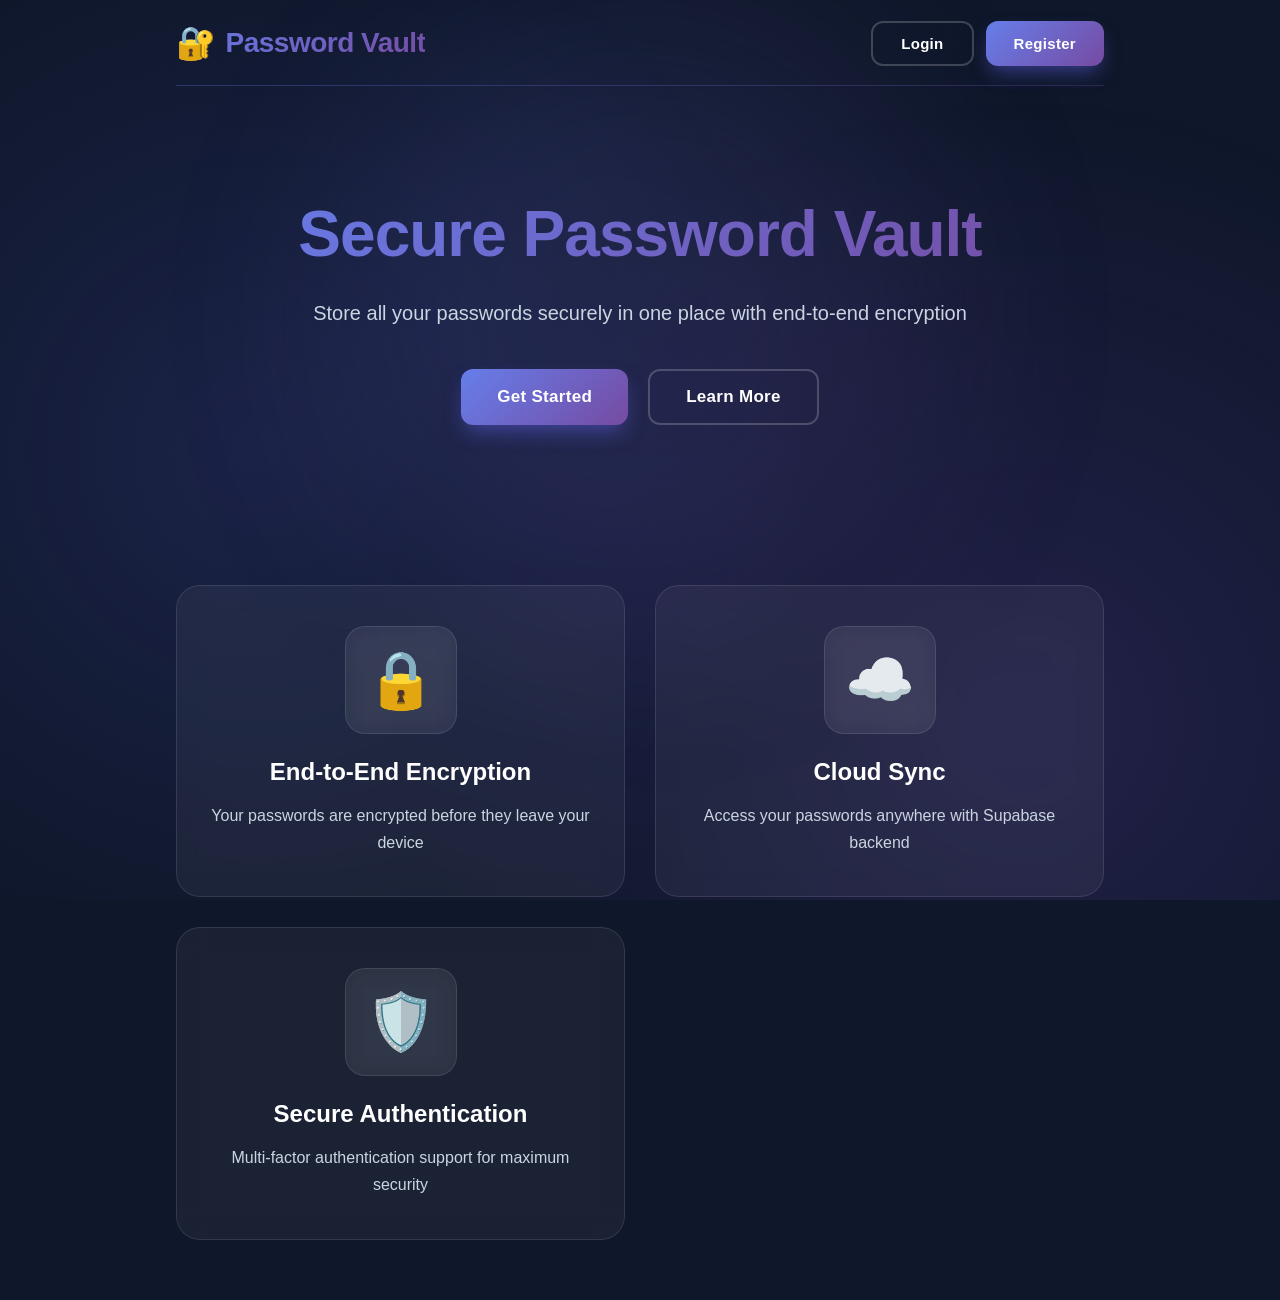
==== index.html @ ea827b8d "Heading Chanege" ====
<!DOCTYPE html>
<html lang="en">
<head>
    <meta charset="UTF-8">
    <meta name="viewport" content="width=device-width, initial-scale=1.0">
    <title>Secure Password Vault</title>
    <link rel="stylesheet" href="styles/style.css">
</head>
<body>
    <div class="container">
        <nav class="navbar">
            <div class="logo">Password Vault</div>
            <div class="nav-links">
                <a href="login.html" class="btn btn-outline">Login</a>
                <a href="register.html" class="btn btn-primary">Register</a>
            </div>
        </nav>

        <div class="hero">
            <h1>Secure Password Vault</h1>
            <p>Store all your passwords securely in one place with end-to-end encryption</p>
            <div class="hero-buttons">
                <a href="register.html" class="btn btn-primary btn-large">Get Started</a>
                <a href="#features" class="btn btn-outline btn-large">Learn More</a>
            </div>
        </div>

        <div class="features" id="features">
            <div class="feature-card">
                <div class="feature-icon">🔒</div>
                <h3>End-to-End Encryption</h3>
                <p>Your passwords are encrypted before they leave your device</p>
            </div>
            <div class="feature-card">
                <div class="feature-icon">☁️</div>
                <h3>Cloud Sync</h3>
                <p>Access your passwords anywhere with Supabase backend</p>
            </div>
            <div class="feature-card">
                <div class="feature-icon">🛡️</div>
                <h3>Secure Authentication</h3>
                <p>Multi-factor authentication support for maximum security</p>
            </div>
        </div>
    </div>
</body>
</html>
---- styles/style.css ----
* {
    margin: 0;
    padding: 0;
    box-sizing: border-box;
}

:root {
    --primary-color: #6366f1;
    --primary-dark: #4f46e5;
    --primary-light: #818cf8;
    --secondary-color: #8b5cf6;
    --success-color: #10b981;
    --danger-color: #ef4444;
    --warning-color: #f59e0b;
    --dark-bg: #0f172a;
    --card-bg: rgba(255, 255, 255, 0.1);
    --glass-bg: rgba(255, 255, 255, 0.05);
    --border-color: rgba(255, 255, 255, 0.1);
    --text-primary: #ffffff;
    --text-secondary: #cbd5e1;
    --text-muted: #94a3b8;
    --shadow-sm: 0 4px 6px -1px rgba(0, 0, 0, 0.1);
    --shadow-md: 0 10px 15px -3px rgba(0, 0, 0, 0.2);
    --shadow-lg: 0 20px 25px -5px rgba(0, 0, 0, 0.3);
    --shadow-xl: 0 25px 50px -12px rgba(0, 0, 0, 0.5);
    --blur: blur(12px);
    --gradient: linear-gradient(135deg, #667eea 0%, #764ba2 100%);
    --gradient-hover: linear-gradient(135deg, #764ba2 0%, #667eea 100%);
}

body {
    font-family: 'Inter', -apple-system, BlinkMacSystemFont, 'Segoe UI', Roboto, Oxygen, Ubuntu, sans-serif;
    background: var(--dark-bg);
    min-height: 100vh;
    color: var(--text-primary);
    position: relative;
    overflow-x: hidden;
}

/* Animated Background */
body::before {
    content: '';
    position: fixed;
    top: 0;
    left: 0;
    width: 100%;
    height: 100%;
    background: radial-gradient(circle at 20% 50%, rgba(99, 102, 241, 0.15) 0%, transparent 50%),
                radial-gradient(circle at 80% 80%, rgba(139, 92, 246, 0.15) 0%, transparent 50%);
    pointer-events: none;
    z-index: -1;
}

.container {
    max-width: 1280px;
    margin: 0 auto;
    padding: 0 16px;
    position: relative;
}

/* ========== NAVBAR ========== */
.navbar {
    display: flex;
    justify-content: space-between;
    align-items: center;
    padding: 16px 0;
    margin-bottom: 30px;
    position: relative;
    flex-wrap: wrap;
    gap: 15px;
}

.navbar::after {
    content: '';
    position: absolute;
    bottom: 0;
    left: 0;
    width: 100%;
    height: 1px;
    background: var(--gradient);
    opacity: 0.3;
}

.logo {
    font-size: clamp(22px, 5vw, 28px);
    font-weight: 800;
    background: var(--gradient);
    -webkit-background-clip: text;
    -webkit-text-fill-color: transparent;
    letter-spacing: -0.5px;
    position: relative;
    padding: 8px 0;
    display: flex;
    align-items: center;
}

.logo::before {
    content: '🔐';
    margin-right: 10px;
    font-size: clamp(24px, 6vw, 32px);
    -webkit-text-fill-color: initial;
}

.nav-links {
    display: flex;
    gap: 12px;
    flex-wrap: wrap;
}

/* ========== BUTTONS ========== */
.btn {
    padding: clamp(8px, 2vw, 12px) clamp(16px, 4vw, 28px);
    border-radius: 12px;
    text-decoration: none;
    font-weight: 600;
    font-size: clamp(14px, 3vw, 15px);
    transition: all 0.3s cubic-bezier(0.4, 0, 0.2, 1);
    border: none;
    cursor: pointer;
    display: inline-flex;
    align-items: center;
    justify-content: center;
    gap: 8px;
    position: relative;
    overflow: hidden;
    letter-spacing: 0.3px;
    white-space: nowrap;
}

.btn::before {
    content: '';
    position: absolute;
    top: 50%;
    left: 50%;
    width: 0;
    height: 0;
    border-radius: 50%;
    background: rgba(255, 255, 255, 0.2);
    transform: translate(-50%, -50%);
    transition: width 0.6s, height 0.6s;
}

.btn:hover::before {
    width: 300px;
    height: 300px;
}

.btn-primary {
    background: var(--gradient);
    color: white;
    box-shadow: 0 10px 20px -5px rgba(99, 102, 241, 0.5);
}

.btn-primary:hover {
    transform: translateY(-2px);
    box-shadow: 0 20px 30px -5px rgba(99, 102, 241, 0.7);
    background: var(--gradient-hover);
}

.btn-outline {
    background: transparent;
    color: var(--text-primary);
    border: 2px solid rgba(255, 255, 255, 0.2);
    backdrop-filter: var(--blur);
}

.btn-outline:hover {
    border-color: var(--primary-light);
    background: rgba(255, 255, 255, 0.05);
    transform: translateY(-2px);
}

.btn-large {
    padding: clamp(12px, 3vw, 16px) clamp(24px, 6vw, 36px);
    font-size: clamp(15px, 4vw, 17px);
    width: fit-content;
}

.btn-block {
    width: 100%;
}

.btn-icon {
    background: var(--glass-bg);
    border: 1px solid var(--border-color);
    border-radius: 10px;
    padding: clamp(6px, 2vw, 8px) clamp(8px, 3vw, 12px);
    cursor: pointer;
    transition: all 0.3s;
    backdrop-filter: var(--blur);
    font-size: clamp(16px, 4vw, 20px);
}

.btn-icon:hover {
    background: rgba(255, 255, 255, 0.15);
    transform: scale(1.05);
}

/* ========== HERO SECTION ========== */
.hero {
    text-align: center;
    padding: clamp(40px, 10vw, 80px) 0 clamp(60px, 12vw, 100px);
    position: relative;
}

.hero h1 {
    font-size: clamp(32px, 8vw, 64px);
    font-weight: 800;
    margin-bottom: clamp(16px, 4vw, 24px);
    background: var(--gradient);
    -webkit-background-clip: text;
    -webkit-text-fill-color: transparent;
    line-height: 1.2;
    letter-spacing: -1px;
    padding: 0 16px;
}

.hero p {
    font-size: clamp(16px, 4vw, 20px);
    color: var(--text-secondary);
    margin-bottom: clamp(30px, 6vw, 40px);
    max-width: 700px;
    margin-left: auto;
    margin-right: auto;
    line-height: 1.6;
    padding: 0 20px;
}

.hero-buttons {
    display: flex;
    gap: 20px;
    justify-content: center;
    flex-wrap: wrap;
    padding: 0 16px;
}

.hero-buttons .btn {
    min-width: 160px;
}

/* Floating animation for hero */
.hero::before {
    content: '';
    position: absolute;
    top: 50%;
    left: 50%;
    transform: translate(-50%, -50%);
    width: min(600px, 80vw);
    height: min(600px, 80vw);
    background: var(--gradient);
    border-radius: 50%;
    filter: blur(100px);
    opacity: 0.15;
    z-index: -1;
    animation: float 10s ease-in-out infinite;
}

@keyframes float {
    0%, 100% { transform: translate(-50%, -50%) scale(1); }
    50% { transform: translate(-50%, -50%) scale(1.2); }
}

/* ========== FEATURES SECTION ========== */
.features {
    display: grid;
    grid-template-columns: repeat(auto-fit, minmax(min(300px, 100%), 1fr));
    gap: clamp(20px, 4vw, 30px);
    padding: clamp(40px, 8vw, 60px) 0;
    position: relative;
}

.feature-card {
    background: var(--glass-bg);
    backdrop-filter: var(--blur);
    border: 1px solid var(--border-color);
    padding: clamp(25px, 5vw, 40px) clamp(20px, 4vw, 30px);
    border-radius: 24px;
    text-align: center;
    transition: all 0.4s cubic-bezier(0.4, 0, 0.2, 1);
    position: relative;
    overflow: hidden;
}

.feature-card::before {
    content: '';
    position: absolute;
    top: 0;
    left: 0;
    right: 0;
    height: 2px;
    background: var(--gradient);
    transform: scaleX(0);
    transition: transform 0.4s;
}

.feature-card:hover {
    transform: translateY(-10px) scale(1.02);
    background: rgba(255, 255, 255, 0.1);
    border-color: var(--primary-light);
    box-shadow: var(--shadow-xl);
}

.feature-card:hover::before {
    transform: scaleX(1);
}

.feature-icon {
    font-size: clamp(40px, 8vw, 56px);
    margin-bottom: clamp(16px, 4vw, 24px);
    display: inline-block;
    padding: clamp(15px, 3vw, 20px);
    background: var(--glass-bg);
    border-radius: 20px;
    backdrop-filter: var(--blur);
    border: 1px solid var(--border-color);
}

.feature-card h3 {
    font-size: clamp(20px, 5vw, 24px);
    margin-bottom: clamp(12px, 3vw, 16px);
    color: var(--text-primary);
}

.feature-card p {
    color: var(--text-secondary);
    line-height: 1.7;
    font-size: clamp(14px, 3vw, 16px);
}

/* ========== AUTH PAGES ========== */
.auth-container {
    display: flex;
    justify-content: center;
    align-items: center;
    min-height: 100vh;
    padding: 20px;
    position: relative;
}

.auth-container::before {
    content: '';
    position: absolute;
    top: -50%;
    left: -50%;
    width: 200%;
    height: 200%;
    background: radial-gradient(circle, rgba(99, 102, 241, 0.1) 0%, transparent 50%);
    animation: rotate 20s linear infinite;
}

@keyframes rotate {
    from { transform: rotate(0deg); }
    to { transform: rotate(360deg); }
}

.auth-card {
    background: var(--glass-bg);
    backdrop-filter: var(--blur);
    border: 1px solid var(--border-color);
    padding: clamp(30px, 6vw, 48px) clamp(20px, 5vw, 40px);
    border-radius: clamp(24px, 5vw, 32px);
    width: 100%;
    max-width: 440px;
    box-shadow: var(--shadow-xl);
    position: relative;
    z-index: 1;
}

.auth-card h2 {
    text-align: center;
    margin-bottom: clamp(24px, 5vw, 36px);
    color: var(--text-primary);
    font-size: clamp(24px, 6vw, 32px);
    font-weight: 700;
    letter-spacing: -0.5px;
}

/* ========== FORM STYLES ========== */
.form-group {
    margin-bottom: clamp(16px, 4vw, 24px);
}

.form-group label {
    display: block;
    margin-bottom: 8px;
    color: var(--text-secondary);
    font-weight: 500;
    font-size: clamp(12px, 3vw, 14px);
    text-transform: uppercase;
    letter-spacing: 0.5px;
}

.form-group input,
.form-group textarea,
.form-group select {
    width: 100%;
    padding: clamp(12px, 3vw, 14px) clamp(14px, 4vw, 18px);
    background: var(--glass-bg);
    border: 2px solid var(--border-color);
    border-radius: clamp(12px, 3vw, 16px);
    font-size: clamp(14px, 3.5vw, 16px);
    color: var(--text-primary);
    transition: all 0.3s;
}

.form-group input:focus,
.form-group textarea:focus,
.form-group select:focus {
    outline: none;
    border-color: var(--primary-light);
    background: rgba(255, 255, 255, 0.1);
    box-shadow: 0 0 0 4px rgba(99, 102, 241, 0.2);
}

.form-group input::placeholder,
.form-group textarea::placeholder {
    color: var(--text-muted);
}

small {
    color: var(--text-muted);
    font-size: clamp(11px, 2.5vw, 12px);
    display: block;
    margin-top: 6px;
}

.auth-link {
    text-align: center;
    margin-top: clamp(20px, 5vw, 28px);
    color: var(--text-secondary);
    font-size: clamp(14px, 3.5vw, 15px);
}

.auth-link a {
    color: var(--primary-light);
    text-decoration: none;
    font-weight: 600;
    transition: all 0.3s;
    position: relative;
}

.auth-link a::after {
    content: '';
    position: absolute;
    bottom: -2px;
    left: 0;
    width: 0;
    height: 2px;
    background: var(--gradient);
    transition: width 0.3s;
}

.auth-link a:hover::after {
    width: 100%;
}

/* ========== DASHBOARD ========== */
.dashboard {
    min-height: 100vh;
    background: var(--dark-bg);
    position: relative;
}

.dashboard-nav {
    background: var(--glass-bg);
    backdrop-filter: var(--blur);
    border-bottom: 1px solid var(--border-color);
    padding: clamp(12px, 3vw, 16px) clamp(16px, 4vw, 32px);
    display: flex;
    justify-content: space-between;
    align-items: center;
    position: sticky;
    top: 0;
    z-index: 100;
    gap: 15px;
    flex-wrap: wrap;
}



.dashboard-content {
    max-width: 1400px;
    margin: 0 auto;
    padding: clamp(20px, 5vw, 40px) clamp(16px, 4vw, 32px);
}

.vault-header {
    display: flex;
    justify-content: space-between;
    align-items: center;
    margin-bottom: clamp(20px, 5vw, 40px);
    flex-wrap: wrap;
    gap: 20px;
}

.vault-header h1 {
    font-size: clamp(24px, 6vw, 36px);
    font-weight: 700;
    background: var(--gradient);
    -webkit-background-clip: text;
    -webkit-text-fill-color: transparent;
}

.search-bar {
    margin-bottom: clamp(20px, 5vw, 32px);
    max-width: min(400px, 100%);
}

.search-bar input {
    width: 100%;
    padding: clamp(12px, 3vw, 16px) clamp(16px, 4vw, 20px);
    background: var(--glass-bg);
    border: 2px solid var(--border-color);
    border-radius: 30px;
    font-size: clamp(14px, 3.5vw, 16px);
    color: var(--text-primary);
    transition: all 0.3s;
}

.search-bar input:focus {
    outline: none;
    border-color: var(--primary-light);
    box-shadow: 0 0 0 4px rgba(99, 102, 241, 0.2);
}

.search-bar input::placeholder {
    color: var(--text-muted);
}

.vault-grid {
    display: grid;
    grid-template-columns: repeat(auto-fill, minmax(min(300px, 100%), 1fr));
    gap: clamp(16px, 4vw, 24px);
}

.vault-item {
    background: var(--glass-bg);
    backdrop-filter: var(--blur);
    border: 1px solid var(--border-color);
    padding: clamp(16px, 4vw, 24px);
    border-radius: clamp(16px, 4vw, 24px);
    cursor: pointer;
    transition: all 0.4s;
    position: relative;
    overflow: hidden;
}

.vault-item::before {
    content: '';
    position: absolute;
    top: 0;
    left: 0;
    right: 0;
    height: 4px;
    background: var(--gradient);
    transform: translateY(-100%);
    transition: transform 0.4s;
}

.vault-item:hover {
    transform: translateY(-5px) scale(1.02);
    background: rgba(255, 255, 255, 0.15);
    border-color: var(--primary-light);
    box-shadow: var(--shadow-lg);
}

.vault-item:hover::before {
    transform: translateY(0);
}

.vault-item h3 {
    font-size: clamp(18px, 5vw, 22px);
    margin-bottom: clamp(8px, 2vw, 12px);
    color: var(--text-primary);
    font-weight: 600;
    word-break: break-word;
}

.vault-item p {
    color: var(--text-secondary);
    margin-bottom: 8px;
    font-size: clamp(13px, 3vw, 15px);
    word-break: break-word;
}

.vault-item small {
    color: var(--text-muted);
    font-size: clamp(11px, 2.5vw, 13px);
    display: block;
    margin-top: clamp(12px, 3vw, 16px);
}

/* ========== MODAL STYLES ========== */
.modal {
    display: none;
    position: fixed;
    z-index: 1000;
    left: 0;
    top: 0;
    width: 100%;
    height: 100%;
    background-color: rgba(0, 0, 0, 0.7);
    backdrop-filter: blur(8px);
    overflow-y: auto;
    padding: 20px;
}

.modal-content {
    background: var(--glass-bg);
    backdrop-filter: var(--blur);
    border: 1px solid var(--border-color);
    margin: 20px auto;
    padding: clamp(20px, 6vw, 40px) clamp(16px, 5vw, 40px);
    border-radius: clamp(20px, 5vw, 32px);
    width: 90%;
    max-width: 520px;
    position: relative;
    box-shadow: var(--shadow-xl);
    animation: modalSlideIn 0.4s cubic-bezier(0.4, 0, 0.2, 1);
}

@keyframes modalSlideIn {
    from {
        opacity: 0;
        transform: translateY(-50px);
    }
    to {
        opacity: 1;
        transform: translateY(0);
    }
}

.close {
    position: absolute;
    right: clamp(16px, 4vw, 24px);
    top: clamp(12px, 3vw, 20px);
    font-size: clamp(24px, 6vw, 32px);
    font-weight: bold;
    cursor: pointer;
    color: var(--text-secondary);
    transition: all 0.3s;
    width: clamp(32px, 8vw, 40px);
    height: clamp(32px, 8vw, 40px);
    display: flex;
    align-items: center;
    justify-content: center;
    border-radius: 50%;
    background: var(--glass-bg);
}

.close:hover {
    color: var(--danger-color);
    background: rgba(255, 255, 255, 0.15);
    transform: rotate(90deg);
}

.password-details {
    margin-top: clamp(16px, 4vw, 24px);
}

.password-details p {
    margin-bottom: clamp(12px, 3vw, 20px);
    font-size: clamp(14px, 3.5vw, 16px);
    color: var(--text-secondary);
    display: flex;
    align-items: center;
    gap: clamp(8px, 2vw, 12px);
    padding: clamp(10px, 2.5vw, 12px);
    background: var(--glass-bg);
    border-radius: clamp(12px, 3vw, 16px);
    border: 1px solid var(--border-color);
    flex-wrap: wrap;
}

.password-details strong {
    color: var(--text-primary);
    min-width: 80px;
}

.password-details span {
    word-break: break-all;
}

/* ========== LOADING STATE ========== */
.loading {
    text-align: center;
    padding: clamp(30px, 10vw, 60px);
    color: var(--text-secondary);
    font-size: clamp(16px, 4vw, 18px);
    position: relative;
    grid-column: 1 / -1;
}

.loading::after {
    content: '';
    width: clamp(30px, 8vw, 40px);
    height: clamp(30px, 8vw, 40px);
    border: 3px solid var(--border-color);
    border-top-color: var(--primary-light);
    border-radius: 50%;
    position: absolute;
    top: 50%;
    left: 50%;
    transform: translate(-50%, -50%);
    animation: spin 1s linear infinite;
}

@keyframes spin {
    to { transform: translate(-50%, -50%) rotate(360deg); }
}

/* ========== NO ITEMS STATE ========== */
.no-items {
    text-align: center;
    padding: clamp(30px, 8vw, 60px);
    color: var(--text-secondary);
    font-size: clamp(16px, 4vw, 18px);
    background: var(--glass-bg);
    border-radius: clamp(16px, 4vw, 24px);
    border: 2px dashed var(--border-color);
    grid-column: 1 / -1;
    margin: 20px 0;
}

/* ========== ERROR STATE ========== */
.error {
    color: var(--danger-color);
    background: rgba(239, 68, 68, 0.1);
    padding: clamp(12px, 3vw, 20px);
    border-radius: clamp(12px, 3vw, 16px);
    text-align: center;
    border: 1px solid rgba(239, 68, 68, 0.3);
    font-size: clamp(14px, 3.5vw, 16px);
    grid-column: 1 / -1;
}

/* ========== RESPONSIVE BREAKPOINTS ========== */

/* Small Mobile (320px - 480px) */
@media screen and (max-width: 480px) {
    .container {
        padding: 0 12px;
    }
    
    .navbar {
        flex-direction: column;
        text-align: center;
    }
    
    .nav-links {
        width: 100%;
        justify-content: center;
    }
    
    .btn {
        white-space: normal;
        word-break: break-word;
        text-align: center;
    }
    
    .hero h1 {
        font-size: 32px;
    }
    
    .hero-buttons {
        flex-direction: column;
        width: 100%;
    }
    
    .hero-buttons .btn {
        width: 100%;
    }
    
    .feature-card {
        padding: 25px 15px;
    }
    
    .vault-header {
        flex-direction: column;
        text-align: center;
    }
    
    .vault-header button {
        width: 100%;
    }
    
    .search-bar {
        max-width: 100%;
    }
    
    .dashboard-nav {
        flex-direction: column;
        text-align: center;
    }
    
    .modal-content {
        margin: 10px auto;
        padding: 20px 15px;
    }
    
    .password-details p {
        flex-direction: column;
        align-items: flex-start;
        gap: 8px;
    }
    
    .password-details strong {
        min-width: auto;
    }
}

/* Mobile (481px - 768px) */
@media screen and (min-width: 481px) and (max-width: 768px) {
    .hero h1 {
        font-size: 40px;
    }
    
    .hero p {
        font-size: 18px;
    }
    
    .hero-buttons {
        flex-direction: column;
        align-items: center;
    }
    
    .hero-buttons .btn {
        width: 100%;
        max-width: 300px;
    }
    
    .vault-header {
        flex-direction: column;
        gap: 20px;
        text-align: center;
    }
    
    .navbar {
        flex-direction: column;
        gap: 16px;
    }
    
    .auth-card {
        padding: 32px 24px;
    }
    
    .modal-content {
        margin: 5% auto;
        padding: 30px 20px;
    }
}

/* Tablet (769px - 1024px) */
@media screen and (min-width: 769px) and (max-width: 1024px) {
    .hero h1 {
        font-size: 52px;
    }
    
    .features {
        grid-template-columns: repeat(2, 1fr);
    }
    
    .vault-grid {
        grid-template-columns: repeat(2, 1fr);
    }
}

/* Small Desktop (1025px - 1280px) */
@media screen and (min-width: 1025px) and (max-width: 1280px) {
    .container {
        max-width: 960px;
    }
}

/* Large Desktop (1281px and above) */
@media screen and (min-width: 1281px) {
    .container {
        max-width: 1280px;
    }
}

/* Landscape Mode */
@media screen and (orientation: landscape) and (max-height: 600px) {
    .hero {
        padding: 30px 0 50px;
    }
    
    .auth-container {
        min-height: auto;
        padding: 40px 20px;
    }
    
    .modal-content {
        margin: 10px auto;
    }
}

/* High DPI Screens */
@media screen and (-webkit-min-device-pixel-ratio: 2), 
       screen and (min-resolution: 192dpi) {
    .btn, .feature-card, .vault-item {
        border-width: 0.5px;
    }
}

/* Dark Mode Preference (Already dark, but ensuring) */
@media (prefers-color-scheme: dark) {
    :root {
        --dark-bg: #0f172a;
    }
}

/* Print Styles */
@media print {
    .navbar, .hero-buttons, .search-bar, .btn, .modal {
        display: none !important;
    }
    
    body {
        background: white;
        color: black;
    }
}

/* Smooth Scroll */
html {
    scroll-behavior: smooth;
}

/* Custom Scrollbar */
::-webkit-scrollbar {
    width: 10px;
}

::-webkit-scrollbar-track {
    background: var(--dark-bg);
}

::-webkit-scrollbar-thumb {
    background: var(--gradient);
    border-radius: 5px;
}

::-webkit-scrollbar-thumb:hover {
    background: var(--gradient-hover);
}

/* Touch Device Optimizations */
@media (hover: none) and (pointer: coarse) {
    .btn:hover::before,
    .feature-card:hover,
    .vault-item:hover {
        transform: none;
    }
    
    .btn:active {
        transform: scale(0.98);
    }
    
    .vault-item:active {
        transform: scale(0.99);
    }
}

/* Accessibility */
@media (prefers-reduced-motion: reduce) {
    * {
        animation-duration: 0.01ms !important;
        animation-iteration-count: 1 !important;
        transition-duration: 0.01ms !important;
    }
    
    .hero::before {
        animation: none;
    }
}

/* Fix for iOS input zoom */
@media screen and (max-width: 768px) {
    input, select, textarea {
        font-size: 16px !important;
    }
}

/* Loading States for Images */
img {
    max-width: 100%;
    height: auto;
}

/* Utility Classes */
.hide-on-mobile {
    @media screen and (max-width: 768px) {
        display: none;
    }
}

.show-on-mobile {
    @media screen and (min-width: 769px) {
        display: none;
    }
}

.text-center {
    text-align: center;
}

.w-100 {
    width: 100%;
}

.mt-20 {
    margin-top: 20px;
}

.mb-20 {
    margin-bottom: 20px;
}
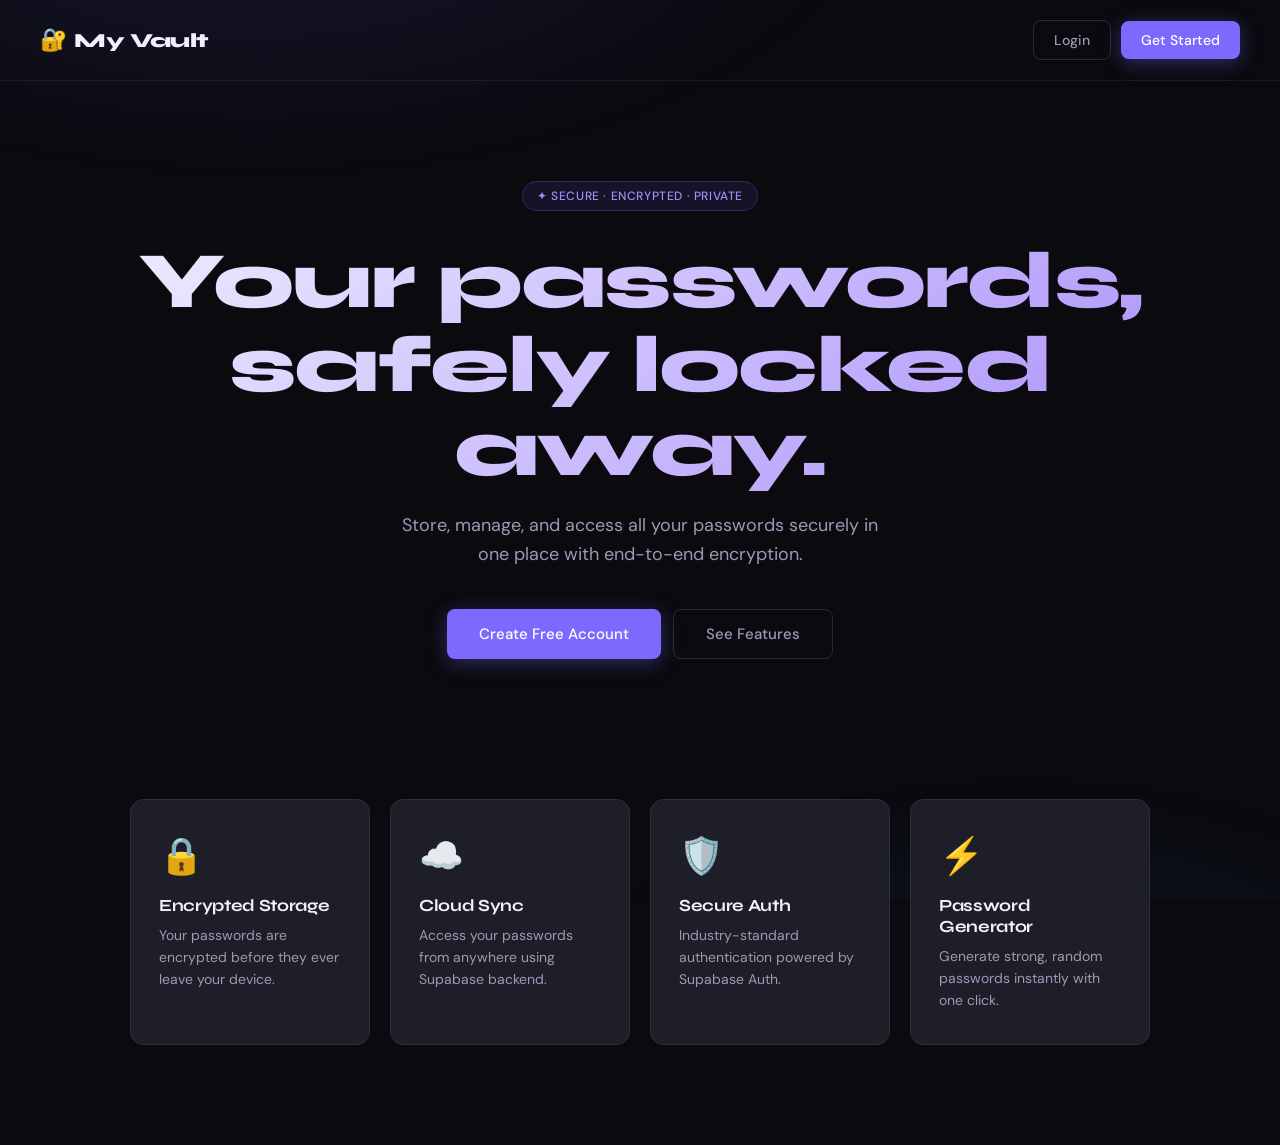
==== commit 9d5f9244: "Change ALl Files" ====
--- a/index.html
+++ b/index.html
@@ -3,43 +3,51 @@
 <head>
     <meta charset="UTF-8">
     <meta name="viewport" content="width=device-width, initial-scale=1.0">
-    <title>Secure Password Vault</title>
+    <title>My Vault — Secure Password Manager</title>
     <link rel="stylesheet" href="styles/style.css">
 </head>
 <body>
     <div class="container">
         <nav class="navbar">
-            <div class="logo">Password Vault</div>
+            <div class="logo">
+                <span class="logo-icon">🔐</span> My Vault
+            </div>
             <div class="nav-links">
                 <a href="login.html" class="btn btn-outline">Login</a>
-                <a href="register.html" class="btn btn-primary">Register</a>
+                <a href="register.html" class="btn btn-primary">Get Started</a>
             </div>
         </nav>
 
         <div class="hero">
-            <h1>Secure Password Vault</h1>
-            <p>Store all your passwords securely in one place with end-to-end encryption</p>
+            <div class="hero-badge">✦ Secure · Encrypted · Private</div>
+            <h1>Your passwords,<br>safely locked away.</h1>
+            <p>Store, manage, and access all your passwords securely in one place with end-to-end encryption.</p>
             <div class="hero-buttons">
-                <a href="register.html" class="btn btn-primary btn-large">Get Started</a>
-                <a href="#features" class="btn btn-outline btn-large">Learn More</a>
+                <a href="register.html" class="btn btn-primary btn-large">Create Free Account</a>
+                <a href="#features" class="btn btn-outline btn-large">See Features</a>
             </div>
         </div>
 
         <div class="features" id="features">
             <div class="feature-card">
                 <div class="feature-icon">🔒</div>
-                <h3>End-to-End Encryption</h3>
-                <p>Your passwords are encrypted before they leave your device</p>
+                <h3>Encrypted Storage</h3>
+                <p>Your passwords are encrypted before they ever leave your device.</p>
             </div>
             <div class="feature-card">
                 <div class="feature-icon">☁️</div>
                 <h3>Cloud Sync</h3>
-                <p>Access your passwords anywhere with Supabase backend</p>
+                <p>Access your passwords from anywhere using Supabase backend.</p>
             </div>
             <div class="feature-card">
                 <div class="feature-icon">🛡️</div>
-                <h3>Secure Authentication</h3>
-                <p>Multi-factor authentication support for maximum security</p>
+                <h3>Secure Auth</h3>
+                <p>Industry-standard authentication powered by Supabase Auth.</p>
+            </div>
+            <div class="feature-card">
+                <div class="feature-icon">⚡</div>
+                <h3>Password Generator</h3>
+                <p>Generate strong, random passwords instantly with one click.</p>
             </div>
         </div>
     </div>
--- a/styles/style.css
+++ b/styles/style.css
@@ -1,1018 +1,488 @@
-* {
-    margin: 0;
-    padding: 0;
-    box-sizing: border-box;
-}
-
+@import url('https://fonts.googleapis.com/css2?family=Syne:wght@400;500;600;700;800&family=DM+Sans:ital,opsz,wght@0,9..40,300;0,9..40,400;0,9..40,500;1,9..40,300&display=swap');
+
+/* ─── CSS Variables ─────────────────────────────────────── */
 :root {
-    --primary-color: #6366f1;
-    --primary-dark: #4f46e5;
-    --primary-light: #818cf8;
-    --secondary-color: #8b5cf6;
-    --success-color: #10b981;
-    --danger-color: #ef4444;
-    --warning-color: #f59e0b;
-    --dark-bg: #0f172a;
-    --card-bg: rgba(255, 255, 255, 0.1);
-    --glass-bg: rgba(255, 255, 255, 0.05);
-    --border-color: rgba(255, 255, 255, 0.1);
-    --text-primary: #ffffff;
-    --text-secondary: #cbd5e1;
-    --text-muted: #94a3b8;
-    --shadow-sm: 0 4px 6px -1px rgba(0, 0, 0, 0.1);
-    --shadow-md: 0 10px 15px -3px rgba(0, 0, 0, 0.2);
-    --shadow-lg: 0 20px 25px -5px rgba(0, 0, 0, 0.3);
-    --shadow-xl: 0 25px 50px -12px rgba(0, 0, 0, 0.5);
-    --blur: blur(12px);
-    --gradient: linear-gradient(135deg, #667eea 0%, #764ba2 100%);
-    --gradient-hover: linear-gradient(135deg, #764ba2 0%, #667eea 100%);
-}
+  --bg:        #0a0a0f;
+  --bg2:       #111118;
+  --bg3:       #18181f;
+  --surface:   #1e1e28;
+  --border:    rgba(255,255,255,0.07);
+  --border2:   rgba(255,255,255,0.13);
+  --accent:    #7c6aff;
+  --accent2:   #a78bfa;
+  --accent3:   #38bdf8;
+  --danger:    #f87171;
+  --success:   #34d399;
+  --warn:      #fbbf24;
+  --text:      #f1f0ff;
+  --text2:     #9b9ab5;
+  --text3:     #5c5b75;
+  --glow:      0 0 40px rgba(124,106,255,0.15);
+  --radius:    14px;
+  --radius-sm: 8px;
+  --trans:     all 0.22s cubic-bezier(0.4,0,0.2,1);
+}
+
+/* ─── Reset ─────────────────────────────────────────────── */
+*, *::before, *::after { box-sizing: border-box; margin: 0; padding: 0; }
+html { scroll-behavior: smooth; }
 
 body {
-    font-family: 'Inter', -apple-system, BlinkMacSystemFont, 'Segoe UI', Roboto, Oxygen, Ubuntu, sans-serif;
-    background: var(--dark-bg);
-    min-height: 100vh;
-    color: var(--text-primary);
-    position: relative;
-    overflow-x: hidden;
-}
-
-/* Animated Background */
+  font-family: 'DM Sans', sans-serif;
+  background: var(--bg);
+  color: var(--text);
+  min-height: 100vh;
+  overflow-x: hidden;
+  -webkit-font-smoothing: antialiased;
+}
+
 body::before {
-    content: '';
-    position: fixed;
-    top: 0;
-    left: 0;
-    width: 100%;
-    height: 100%;
-    background: radial-gradient(circle at 20% 50%, rgba(99, 102, 241, 0.15) 0%, transparent 50%),
-                radial-gradient(circle at 80% 80%, rgba(139, 92, 246, 0.15) 0%, transparent 50%);
-    pointer-events: none;
-    z-index: -1;
-}
-
-.container {
-    max-width: 1280px;
-    margin: 0 auto;
-    padding: 0 16px;
-    position: relative;
-}
-
-/* ========== NAVBAR ========== */
+  content: '';
+  position: fixed;
+  inset: 0;
+  background:
+    radial-gradient(ellipse 80% 50% at 20% -10%, rgba(124,106,255,0.12) 0%, transparent 60%),
+    radial-gradient(ellipse 60% 40% at 80% 110%, rgba(56,189,248,0.07) 0%, transparent 60%);
+  pointer-events: none;
+  z-index: 0;
+}
+
+/* ─── Typography ─────────────────────────────────────────── */
+h1,h2,h3,h4 { font-family: 'Syne', sans-serif; letter-spacing: -0.02em; }
+
+/* ─── Scrollbar ──────────────────────────────────────────── */
+::-webkit-scrollbar { width: 6px; }
+::-webkit-scrollbar-track { background: var(--bg2); }
+::-webkit-scrollbar-thumb { background: var(--surface); border-radius: 99px; }
+::-webkit-scrollbar-thumb:hover { background: var(--accent); }
+
+/* ─── Buttons ────────────────────────────────────────────── */
+.btn {
+  display: inline-flex; align-items: center; justify-content: center; gap: 6px;
+  font-family: 'DM Sans', sans-serif; font-size: 14px; font-weight: 500;
+  padding: 10px 20px; border-radius: var(--radius-sm); border: none;
+  cursor: pointer; text-decoration: none; transition: var(--trans);
+  white-space: nowrap; position: relative; overflow: hidden;
+}
+.btn::after {
+  content: ''; position: absolute; inset: 0;
+  background: white; opacity: 0; transition: opacity 0.15s;
+}
+.btn:hover::after { opacity: 0.05; }
+.btn:active { transform: scale(0.97); }
+
+.btn-primary {
+  background: var(--accent); color: #fff;
+  box-shadow: 0 4px 20px rgba(124,106,255,0.35);
+}
+.btn-primary:hover { box-shadow: 0 6px 28px rgba(124,106,255,0.5); }
+
+.btn-outline {
+  background: transparent; color: var(--text2);
+  border: 1px solid var(--border2);
+}
+.btn-outline:hover { color: var(--text); border-color: var(--accent); }
+
+.btn-danger {
+  background: rgba(248,113,113,0.15); color: var(--danger);
+  border: 1px solid rgba(248,113,113,0.3);
+}
+.btn-danger:hover { background: rgba(248,113,113,0.25); }
+
+.btn-ghost {
+  background: transparent; color: var(--text2); padding: 8px 12px;
+}
+.btn-ghost:hover { color: var(--text); background: var(--surface); }
+
+.btn-block { width: 100%; }
+.btn-large { padding: 14px 32px; font-size: 15px; }
+.btn-sm { padding: 7px 14px; font-size: 13px; }
+
+.btn-icon {
+  background: none; border: none; cursor: pointer;
+  padding: 6px; border-radius: 6px; font-size: 15px;
+  color: var(--text2); transition: var(--trans);
+  display: inline-flex; align-items: center;
+}
+.btn-icon:hover { color: var(--text); background: var(--surface); }
+
+/* ─── Form Elements ──────────────────────────────────────── */
+.form-group {
+  display: flex; flex-direction: column; gap: 6px; margin-bottom: 16px;
+}
+.form-group label {
+  font-size: 13px; font-weight: 500; color: var(--text2);
+  letter-spacing: 0.02em; text-transform: uppercase;
+}
+.form-group small { font-size: 12px; color: var(--text3); }
+
+.input-wrap { position: relative; display: flex; align-items: center; }
+.input-wrap input { padding-right: 44px; }
+.input-wrap .toggle-pw {
+  position: absolute; right: 12px;
+  background: none; border: none; cursor: pointer;
+  color: var(--text3); font-size: 16px; transition: var(--trans);
+  display: flex; align-items: center;
+}
+.input-wrap .toggle-pw:hover { color: var(--text); }
+
+input[type="text"], input[type="email"],
+input[type="password"], textarea, select {
+  width: 100%;
+  background: var(--bg2);
+  border: 1px solid var(--border2);
+  border-radius: var(--radius-sm);
+  color: var(--text);
+  font-family: 'DM Sans', sans-serif;
+  font-size: 14px;
+  padding: 11px 14px;
+  transition: var(--trans);
+  outline: none;
+}
+input::placeholder { color: var(--text3); }
+input:focus {
+  border-color: var(--accent);
+  box-shadow: 0 0 0 3px rgba(124,106,255,0.15);
+}
+
+/* ─── Password Strength ──────────────────────────────────── */
+.strength-bar {
+  height: 4px; background: var(--bg3);
+  border-radius: 99px; margin-top: 6px; overflow: hidden;
+}
+.strength-fill {
+  height: 100%; width: 0; border-radius: 99px;
+  transition: width 0.4s ease, background 0.3s ease;
+}
+.strength-label { font-size: 12px; color: var(--text3); margin-top: 4px; }
+
+/* ─── Toast Notifications ────────────────────────────────── */
+#toast-container {
+  position: fixed; top: 20px; right: 20px;
+  z-index: 9999; display: flex; flex-direction: column; gap: 10px;
+  pointer-events: none;
+}
+.toast {
+  display: flex; align-items: center; gap: 10px;
+  padding: 13px 18px; border-radius: var(--radius);
+  font-size: 14px; font-weight: 500;
+  backdrop-filter: blur(20px);
+  border: 1px solid var(--border2);
+  box-shadow: 0 8px 32px rgba(0,0,0,0.4);
+  animation: toastIn 0.35s cubic-bezier(0.34,1.56,0.64,1) forwards;
+  pointer-events: all;
+  max-width: 340px;
+}
+.toast.success { background: rgba(52,211,153,0.12); border-color: rgba(52,211,153,0.3); color: var(--success); }
+.toast.error   { background: rgba(248,113,113,0.12); border-color: rgba(248,113,113,0.3); color: var(--danger); }
+.toast.info    { background: rgba(124,106,255,0.12); border-color: rgba(124,106,255,0.3); color: var(--accent2); }
+.toast.out { animation: toastOut 0.3s ease forwards; }
+
+@keyframes toastIn  { from { opacity:0; transform:translateX(40px) scale(0.95); } to { opacity:1; transform:translateX(0) scale(1); } }
+@keyframes toastOut { from { opacity:1; transform:translateX(0); } to { opacity:0; transform:translateX(40px); } }
+
+/* ─── Navbar ─────────────────────────────────────────────── */
 .navbar {
-    display: flex;
-    justify-content: space-between;
-    align-items: center;
-    padding: 16px 0;
-    margin-bottom: 30px;
-    position: relative;
-    flex-wrap: wrap;
-    gap: 15px;
-}
-
-.navbar::after {
-    content: '';
-    position: absolute;
-    bottom: 0;
-    left: 0;
-    width: 100%;
-    height: 1px;
-    background: var(--gradient);
-    opacity: 0.3;
-}
-
+  display: flex; align-items: center; justify-content: space-between;
+  padding: 20px 40px;
+  position: relative; z-index: 10;
+  border-bottom: 1px solid var(--border);
+}
 .logo {
-    font-size: clamp(22px, 5vw, 28px);
-    font-weight: 800;
-    background: var(--gradient);
-    -webkit-background-clip: text;
-    -webkit-text-fill-color: transparent;
-    letter-spacing: -0.5px;
-    position: relative;
-    padding: 8px 0;
-    display: flex;
-    align-items: center;
-}
-
-.logo::before {
-    content: '🔐';
-    margin-right: 10px;
-    font-size: clamp(24px, 6vw, 32px);
-    -webkit-text-fill-color: initial;
-}
-
-.nav-links {
-    display: flex;
-    gap: 12px;
-    flex-wrap: wrap;
-}
-
-/* ========== BUTTONS ========== */
-.btn {
-    padding: clamp(8px, 2vw, 12px) clamp(16px, 4vw, 28px);
-    border-radius: 12px;
-    text-decoration: none;
-    font-weight: 600;
-    font-size: clamp(14px, 3vw, 15px);
-    transition: all 0.3s cubic-bezier(0.4, 0, 0.2, 1);
-    border: none;
-    cursor: pointer;
-    display: inline-flex;
-    align-items: center;
-    justify-content: center;
-    gap: 8px;
-    position: relative;
-    overflow: hidden;
-    letter-spacing: 0.3px;
-    white-space: nowrap;
-}
-
-.btn::before {
-    content: '';
-    position: absolute;
-    top: 50%;
-    left: 50%;
-    width: 0;
-    height: 0;
-    border-radius: 50%;
-    background: rgba(255, 255, 255, 0.2);
-    transform: translate(-50%, -50%);
-    transition: width 0.6s, height 0.6s;
-}
-
-.btn:hover::before {
-    width: 300px;
-    height: 300px;
-}
-
-.btn-primary {
-    background: var(--gradient);
-    color: white;
-    box-shadow: 0 10px 20px -5px rgba(99, 102, 241, 0.5);
-}
-
-.btn-primary:hover {
-    transform: translateY(-2px);
-    box-shadow: 0 20px 30px -5px rgba(99, 102, 241, 0.7);
-    background: var(--gradient-hover);
-}
-
-.btn-outline {
-    background: transparent;
-    color: var(--text-primary);
-    border: 2px solid rgba(255, 255, 255, 0.2);
-    backdrop-filter: var(--blur);
-}
-
-.btn-outline:hover {
-    border-color: var(--primary-light);
-    background: rgba(255, 255, 255, 0.05);
-    transform: translateY(-2px);
-}
-
-.btn-large {
-    padding: clamp(12px, 3vw, 16px) clamp(24px, 6vw, 36px);
-    font-size: clamp(15px, 4vw, 17px);
-    width: fit-content;
-}
-
-.btn-block {
-    width: 100%;
-}
-
-.btn-icon {
-    background: var(--glass-bg);
-    border: 1px solid var(--border-color);
-    border-radius: 10px;
-    padding: clamp(6px, 2vw, 8px) clamp(8px, 3vw, 12px);
-    cursor: pointer;
-    transition: all 0.3s;
-    backdrop-filter: var(--blur);
-    font-size: clamp(16px, 4vw, 20px);
-}
-
-.btn-icon:hover {
-    background: rgba(255, 255, 255, 0.15);
-    transform: scale(1.05);
-}
-
-/* ========== HERO SECTION ========== */
+  font-family: 'Syne', sans-serif; font-size: 20px; font-weight: 800;
+  color: var(--text); letter-spacing: -0.03em;
+  display: flex; align-items: center; gap: 8px;
+}
+.logo-icon { font-size: 22px; }
+.nav-links { display: flex; align-items: center; gap: 10px; }
+
+/* ─── Hero ───────────────────────────────────────────────── */
 .hero {
-    text-align: center;
-    padding: clamp(40px, 10vw, 80px) 0 clamp(60px, 12vw, 100px);
-    position: relative;
-}
-
+  text-align: center; padding: 100px 40px 80px;
+  position: relative; z-index: 1;
+}
+.hero-badge {
+  display: inline-flex; align-items: center; gap: 6px;
+  background: rgba(124,106,255,0.1); border: 1px solid rgba(124,106,255,0.25);
+  color: var(--accent2); font-size: 12px; font-weight: 500;
+  padding: 6px 14px; border-radius: 99px; margin-bottom: 28px;
+  letter-spacing: 0.05em; text-transform: uppercase;
+}
 .hero h1 {
-    font-size: clamp(32px, 8vw, 64px);
-    font-weight: 800;
-    margin-bottom: clamp(16px, 4vw, 24px);
-    background: var(--gradient);
-    -webkit-background-clip: text;
-    -webkit-text-fill-color: transparent;
-    line-height: 1.2;
-    letter-spacing: -1px;
-    padding: 0 16px;
-}
-
+  font-size: clamp(42px, 7vw, 80px); font-weight: 800;
+  line-height: 1.05; margin-bottom: 20px;
+  background: linear-gradient(135deg, var(--text) 0%, var(--accent2) 100%);
+  -webkit-background-clip: text; -webkit-text-fill-color: transparent;
+  background-clip: text;
+}
 .hero p {
-    font-size: clamp(16px, 4vw, 20px);
-    color: var(--text-secondary);
-    margin-bottom: clamp(30px, 6vw, 40px);
-    max-width: 700px;
-    margin-left: auto;
-    margin-right: auto;
-    line-height: 1.6;
-    padding: 0 20px;
-}
-
-.hero-buttons {
-    display: flex;
-    gap: 20px;
-    justify-content: center;
-    flex-wrap: wrap;
-    padding: 0 16px;
-}
-
-.hero-buttons .btn {
-    min-width: 160px;
-}
-
-/* Floating animation for hero */
-.hero::before {
-    content: '';
-    position: absolute;
-    top: 50%;
-    left: 50%;
-    transform: translate(-50%, -50%);
-    width: min(600px, 80vw);
-    height: min(600px, 80vw);
-    background: var(--gradient);
-    border-radius: 50%;
-    filter: blur(100px);
-    opacity: 0.15;
-    z-index: -1;
-    animation: float 10s ease-in-out infinite;
-}
-
-@keyframes float {
-    0%, 100% { transform: translate(-50%, -50%) scale(1); }
-    50% { transform: translate(-50%, -50%) scale(1.2); }
-}
-
-/* ========== FEATURES SECTION ========== */
+  font-size: 18px; color: var(--text2); max-width: 480px; margin: 0 auto 40px;
+  line-height: 1.6;
+}
+.hero-buttons { display: flex; gap: 12px; justify-content: center; flex-wrap: wrap; }
+
+/* ─── Features ───────────────────────────────────────────── */
 .features {
-    display: grid;
-    grid-template-columns: repeat(auto-fit, minmax(min(300px, 100%), 1fr));
-    gap: clamp(20px, 4vw, 30px);
-    padding: clamp(40px, 8vw, 60px) 0;
-    position: relative;
-}
-
+  display: grid; grid-template-columns: repeat(auto-fit, minmax(220px, 1fr));
+  gap: 20px; padding: 60px 40px 100px; max-width: 1100px; margin: 0 auto;
+  position: relative; z-index: 1;
+}
 .feature-card {
-    background: var(--glass-bg);
-    backdrop-filter: var(--blur);
-    border: 1px solid var(--border-color);
-    padding: clamp(25px, 5vw, 40px) clamp(20px, 4vw, 30px);
-    border-radius: 24px;
-    text-align: center;
-    transition: all 0.4s cubic-bezier(0.4, 0, 0.2, 1);
-    position: relative;
-    overflow: hidden;
-}
-
-.feature-card::before {
-    content: '';
-    position: absolute;
-    top: 0;
-    left: 0;
-    right: 0;
-    height: 2px;
-    background: var(--gradient);
-    transform: scaleX(0);
-    transition: transform 0.4s;
-}
-
+  background: var(--surface); border: 1px solid var(--border);
+  border-radius: var(--radius); padding: 32px 28px;
+  transition: var(--trans);
+}
 .feature-card:hover {
-    transform: translateY(-10px) scale(1.02);
-    background: rgba(255, 255, 255, 0.1);
-    border-color: var(--primary-light);
-    box-shadow: var(--shadow-xl);
-}
-
-.feature-card:hover::before {
-    transform: scaleX(1);
-}
-
-.feature-icon {
-    font-size: clamp(40px, 8vw, 56px);
-    margin-bottom: clamp(16px, 4vw, 24px);
-    display: inline-block;
-    padding: clamp(15px, 3vw, 20px);
-    background: var(--glass-bg);
-    border-radius: 20px;
-    backdrop-filter: var(--blur);
-    border: 1px solid var(--border-color);
-}
-
-.feature-card h3 {
-    font-size: clamp(20px, 5vw, 24px);
-    margin-bottom: clamp(12px, 3vw, 16px);
-    color: var(--text-primary);
-}
-
-.feature-card p {
-    color: var(--text-secondary);
-    line-height: 1.7;
-    font-size: clamp(14px, 3vw, 16px);
-}
-
-/* ========== AUTH PAGES ========== */
+  border-color: var(--accent); transform: translateY(-4px);
+  box-shadow: var(--glow);
+}
+.feature-icon { font-size: 36px; margin-bottom: 16px; }
+.feature-card h3 { font-size: 17px; margin-bottom: 8px; }
+.feature-card p { color: var(--text2); font-size: 14px; line-height: 1.6; }
+
+/* ─── Auth Pages ─────────────────────────────────────────── */
 .auth-container {
-    display: flex;
-    justify-content: center;
-    align-items: center;
-    min-height: 100vh;
-    padding: 20px;
-    position: relative;
-}
-
-.auth-container::before {
-    content: '';
-    position: absolute;
-    top: -50%;
-    left: -50%;
-    width: 200%;
-    height: 200%;
-    background: radial-gradient(circle, rgba(99, 102, 241, 0.1) 0%, transparent 50%);
-    animation: rotate 20s linear infinite;
-}
-
-@keyframes rotate {
-    from { transform: rotate(0deg); }
-    to { transform: rotate(360deg); }
-}
-
+  min-height: 100vh; display: flex;
+  align-items: center; justify-content: center;
+  padding: 40px 20px; position: relative; z-index: 1;
+}
 .auth-card {
-    background: var(--glass-bg);
-    backdrop-filter: var(--blur);
-    border: 1px solid var(--border-color);
-    padding: clamp(30px, 6vw, 48px) clamp(20px, 5vw, 40px);
-    border-radius: clamp(24px, 5vw, 32px);
-    width: 100%;
-    max-width: 440px;
-    box-shadow: var(--shadow-xl);
-    position: relative;
-    z-index: 1;
-}
-
+  background: var(--surface); border: 1px solid var(--border2);
+  border-radius: 20px; padding: 44px 40px;
+  width: 100%; max-width: 420px;
+  box-shadow: 0 24px 80px rgba(0,0,0,0.5);
+  animation: fadeUp 0.5s ease both;
+}
 .auth-card h2 {
-    text-align: center;
-    margin-bottom: clamp(24px, 5vw, 36px);
-    color: var(--text-primary);
-    font-size: clamp(24px, 6vw, 32px);
-    font-weight: 700;
-    letter-spacing: -0.5px;
-}
-
-/* ========== FORM STYLES ========== */
-.form-group {
-    margin-bottom: clamp(16px, 4vw, 24px);
-}
-
-.form-group label {
-    display: block;
-    margin-bottom: 8px;
-    color: var(--text-secondary);
-    font-weight: 500;
-    font-size: clamp(12px, 3vw, 14px);
-    text-transform: uppercase;
-    letter-spacing: 0.5px;
-}
-
-.form-group input,
-.form-group textarea,
-.form-group select {
-    width: 100%;
-    padding: clamp(12px, 3vw, 14px) clamp(14px, 4vw, 18px);
-    background: var(--glass-bg);
-    border: 2px solid var(--border-color);
-    border-radius: clamp(12px, 3vw, 16px);
-    font-size: clamp(14px, 3.5vw, 16px);
-    color: var(--text-primary);
-    transition: all 0.3s;
-}
-
-.form-group input:focus,
-.form-group textarea:focus,
-.form-group select:focus {
-    outline: none;
-    border-color: var(--primary-light);
-    background: rgba(255, 255, 255, 0.1);
-    box-shadow: 0 0 0 4px rgba(99, 102, 241, 0.2);
-}
-
-.form-group input::placeholder,
-.form-group textarea::placeholder {
-    color: var(--text-muted);
-}
-
-small {
-    color: var(--text-muted);
-    font-size: clamp(11px, 2.5vw, 12px);
-    display: block;
-    margin-top: 6px;
-}
-
-.auth-link {
-    text-align: center;
-    margin-top: clamp(20px, 5vw, 28px);
-    color: var(--text-secondary);
-    font-size: clamp(14px, 3.5vw, 15px);
-}
-
-.auth-link a {
-    color: var(--primary-light);
-    text-decoration: none;
-    font-weight: 600;
-    transition: all 0.3s;
-    position: relative;
-}
-
-.auth-link a::after {
-    content: '';
-    position: absolute;
-    bottom: -2px;
-    left: 0;
-    width: 0;
-    height: 2px;
-    background: var(--gradient);
-    transition: width 0.3s;
-}
-
-.auth-link a:hover::after {
-    width: 100%;
-}
-
-/* ========== DASHBOARD ========== */
-.dashboard {
-    min-height: 100vh;
-    background: var(--dark-bg);
-    position: relative;
-}
-
+  font-size: 26px; margin-bottom: 8px; font-weight: 700;
+}
+.auth-subtitle { color: var(--text2); font-size: 14px; margin-bottom: 28px; }
+.auth-link { color: var(--text2); font-size: 13px; text-align: center; margin-top: 16px; }
+.auth-link a { color: var(--accent2); text-decoration: none; font-weight: 500; }
+.auth-link a:hover { text-decoration: underline; }
+
+@keyframes fadeUp {
+  from { opacity:0; transform:translateY(20px); }
+  to   { opacity:1; transform:translateY(0); }
+}
+
+/* ─── Dashboard Nav ──────────────────────────────────────── */
 .dashboard-nav {
-    background: var(--glass-bg);
-    backdrop-filter: var(--blur);
-    border-bottom: 1px solid var(--border-color);
-    padding: clamp(12px, 3vw, 16px) clamp(16px, 4vw, 32px);
-    display: flex;
-    justify-content: space-between;
-    align-items: center;
-    position: sticky;
-    top: 0;
-    z-index: 100;
-    gap: 15px;
-    flex-wrap: wrap;
-}
-
-
-
+  display: flex; align-items: center; justify-content: space-between;
+  padding: 18px 36px;
+  background: rgba(17,17,24,0.8); backdrop-filter: blur(20px);
+  border-bottom: 1px solid var(--border);
+  position: sticky; top: 0; z-index: 100;
+}
+.nav-user {
+  display: flex; align-items: center; gap: 12px;
+}
+.nav-avatar {
+  width: 34px; height: 34px; border-radius: 50%;
+  background: linear-gradient(135deg, var(--accent), var(--accent3));
+  display: flex; align-items: center; justify-content: center;
+  font-size: 13px; font-weight: 700; color: white;
+  flex-shrink: 0;
+}
+.nav-email { font-size: 13px; color: var(--text2); max-width: 200px; truncate: ellipsis; overflow: hidden; white-space: nowrap; }
+
+/* ─── Dashboard Content ──────────────────────────────────── */
 .dashboard-content {
-    max-width: 1400px;
-    margin: 0 auto;
-    padding: clamp(20px, 5vw, 40px) clamp(16px, 4vw, 32px);
-}
-
+  max-width: 1100px; margin: 0 auto; padding: 40px 36px;
+  position: relative; z-index: 1;
+}
 .vault-header {
-    display: flex;
-    justify-content: space-between;
-    align-items: center;
-    margin-bottom: clamp(20px, 5vw, 40px);
-    flex-wrap: wrap;
-    gap: 20px;
-}
-
-.vault-header h1 {
-    font-size: clamp(24px, 6vw, 36px);
-    font-weight: 700;
-    background: var(--gradient);
-    -webkit-background-clip: text;
-    -webkit-text-fill-color: transparent;
-}
-
+  display: flex; align-items: center; justify-content: space-between;
+  margin-bottom: 28px; gap: 16px; flex-wrap: wrap;
+}
+.vault-header h1 { font-size: 28px; }
+.vault-stats {
+  display: flex; gap: 24px; margin-bottom: 28px; flex-wrap: wrap;
+}
+.stat-card {
+  background: var(--surface); border: 1px solid var(--border);
+  border-radius: var(--radius); padding: 18px 24px;
+  flex: 1; min-width: 140px;
+}
+.stat-num { font-family: 'Syne',sans-serif; font-size: 28px; font-weight: 800; color: var(--accent2); }
+.stat-label { font-size: 12px; color: var(--text3); margin-top: 2px; text-transform: uppercase; letter-spacing: 0.05em; }
+
+/* ─── Search & Filter ────────────────────────────────────── */
 .search-bar {
-    margin-bottom: clamp(20px, 5vw, 32px);
-    max-width: min(400px, 100%);
-}
-
+  position: relative; margin-bottom: 28px;
+}
+.search-icon {
+  position: absolute; left: 14px; top: 50%; transform: translateY(-50%);
+  color: var(--text3); font-size: 16px; pointer-events: none;
+}
 .search-bar input {
-    width: 100%;
-    padding: clamp(12px, 3vw, 16px) clamp(16px, 4vw, 20px);
-    background: var(--glass-bg);
-    border: 2px solid var(--border-color);
-    border-radius: 30px;
-    font-size: clamp(14px, 3.5vw, 16px);
-    color: var(--text-primary);
-    transition: all 0.3s;
-}
-
-.search-bar input:focus {
-    outline: none;
-    border-color: var(--primary-light);
-    box-shadow: 0 0 0 4px rgba(99, 102, 241, 0.2);
-}
-
-.search-bar input::placeholder {
-    color: var(--text-muted);
-}
-
+  padding-left: 42px; padding-right: 42px;
+  background: var(--surface); border-color: var(--border);
+  font-size: 15px;
+}
+.search-clear {
+  position: absolute; right: 12px; top: 50%; transform: translateY(-50%);
+  background: none; border: none; cursor: pointer;
+  color: var(--text3); font-size: 16px; transition: var(--trans);
+  display: none;
+}
+.search-clear.show { display: block; }
+.search-clear:hover { color: var(--text); }
+
+/* ─── Vault Grid ─────────────────────────────────────────── */
 .vault-grid {
-    display: grid;
-    grid-template-columns: repeat(auto-fill, minmax(min(300px, 100%), 1fr));
-    gap: clamp(16px, 4vw, 24px);
-}
-
+  display: grid;
+  grid-template-columns: repeat(auto-fill, minmax(300px, 1fr));
+  gap: 16px;
+}
 .vault-item {
-    background: var(--glass-bg);
-    backdrop-filter: var(--blur);
-    border: 1px solid var(--border-color);
-    padding: clamp(16px, 4vw, 24px);
-    border-radius: clamp(16px, 4vw, 24px);
-    cursor: pointer;
-    transition: all 0.4s;
-    position: relative;
-    overflow: hidden;
-}
-
-.vault-item::before {
-    content: '';
-    position: absolute;
-    top: 0;
-    left: 0;
-    right: 0;
-    height: 4px;
-    background: var(--gradient);
-    transform: translateY(-100%);
-    transition: transform 0.4s;
-}
-
+  background: var(--surface); border: 1px solid var(--border);
+  border-radius: var(--radius); padding: 22px;
+  transition: var(--trans); position: relative;
+  animation: fadeUp 0.35s ease both;
+}
 .vault-item:hover {
-    transform: translateY(-5px) scale(1.02);
-    background: rgba(255, 255, 255, 0.15);
-    border-color: var(--primary-light);
-    box-shadow: var(--shadow-lg);
-}
-
-.vault-item:hover::before {
-    transform: translateY(0);
-}
-
-.vault-item h3 {
-    font-size: clamp(18px, 5vw, 22px);
-    margin-bottom: clamp(8px, 2vw, 12px);
-    color: var(--text-primary);
-    font-weight: 600;
-    word-break: break-word;
-}
-
-.vault-item p {
-    color: var(--text-secondary);
-    margin-bottom: 8px;
-    font-size: clamp(13px, 3vw, 15px);
-    word-break: break-word;
-}
-
-.vault-item small {
-    color: var(--text-muted);
-    font-size: clamp(11px, 2.5vw, 13px);
-    display: block;
-    margin-top: clamp(12px, 3vw, 16px);
-}
-
-/* ========== MODAL STYLES ========== */
+  border-color: var(--border2); transform: translateY(-2px);
+  box-shadow: 0 8px 32px rgba(0,0,0,0.3);
+}
+.vault-item-header {
+  display: flex; align-items: flex-start; justify-content: space-between;
+  margin-bottom: 12px; cursor: pointer;
+}
+.site-info { display: flex; align-items: center; gap: 12px; flex: 1; min-width: 0; }
+.site-favicon {
+  width: 38px; height: 38px; border-radius: 10px;
+  background: linear-gradient(135deg, var(--bg3), var(--surface));
+  border: 1px solid var(--border2);
+  display: flex; align-items: center; justify-content: center;
+  font-size: 18px; flex-shrink: 0; overflow: hidden;
+}
+.site-favicon img { width: 100%; height: 100%; object-fit: cover; border-radius: 10px; }
+.site-name { font-size: 15px; font-weight: 600; color: var(--text); truncate: ellipsis; overflow: hidden; white-space: nowrap; }
+.site-username { font-size: 13px; color: var(--text2); margin-top: 2px; truncate: ellipsis; overflow: hidden; white-space: nowrap; }
+.item-actions {
+  display: flex; gap: 4px; flex-shrink: 0;
+}
+.item-date {
+  font-size: 11px; color: var(--text3); margin-top: 10px;
+  padding-top: 10px; border-top: 1px solid var(--border);
+}
+
+.no-items, .loading, .error {
+  grid-column: 1 / -1; text-align: center;
+  padding: 60px 20px; color: var(--text2); font-size: 15px;
+}
+.no-items { color: var(--text3); }
+.loading { animation: pulse 1.5s infinite; }
+.error { color: var(--danger); }
+
+@keyframes pulse { 0%,100% { opacity:1; } 50% { opacity:0.5; } }
+
+/* ─── Modals ─────────────────────────────────────────────── */
 .modal {
-    display: none;
-    position: fixed;
-    z-index: 1000;
-    left: 0;
-    top: 0;
-    width: 100%;
-    height: 100%;
-    background-color: rgba(0, 0, 0, 0.7);
-    backdrop-filter: blur(8px);
-    overflow-y: auto;
-    padding: 20px;
-}
+  display: none; position: fixed; inset: 0; z-index: 1000;
+  background: rgba(0,0,0,0.7); backdrop-filter: blur(6px);
+  align-items: center; justify-content: center; padding: 20px;
+}
+.modal.show { display: flex; }
 
 .modal-content {
-    background: var(--glass-bg);
-    backdrop-filter: var(--blur);
-    border: 1px solid var(--border-color);
-    margin: 20px auto;
-    padding: clamp(20px, 6vw, 40px) clamp(16px, 5vw, 40px);
-    border-radius: clamp(20px, 5vw, 32px);
-    width: 90%;
-    max-width: 520px;
-    position: relative;
-    box-shadow: var(--shadow-xl);
-    animation: modalSlideIn 0.4s cubic-bezier(0.4, 0, 0.2, 1);
-}
-
-@keyframes modalSlideIn {
-    from {
-        opacity: 0;
-        transform: translateY(-50px);
-    }
-    to {
-        opacity: 1;
-        transform: translateY(0);
-    }
-}
-
-.close {
-    position: absolute;
-    right: clamp(16px, 4vw, 24px);
-    top: clamp(12px, 3vw, 20px);
-    font-size: clamp(24px, 6vw, 32px);
-    font-weight: bold;
-    cursor: pointer;
-    color: var(--text-secondary);
-    transition: all 0.3s;
-    width: clamp(32px, 8vw, 40px);
-    height: clamp(32px, 8vw, 40px);
-    display: flex;
-    align-items: center;
-    justify-content: center;
-    border-radius: 50%;
-    background: var(--glass-bg);
-}
-
-.close:hover {
-    color: var(--danger-color);
-    background: rgba(255, 255, 255, 0.15);
-    transform: rotate(90deg);
-}
-
-.password-details {
-    margin-top: clamp(16px, 4vw, 24px);
-}
-
-.password-details p {
-    margin-bottom: clamp(12px, 3vw, 20px);
-    font-size: clamp(14px, 3.5vw, 16px);
-    color: var(--text-secondary);
-    display: flex;
-    align-items: center;
-    gap: clamp(8px, 2vw, 12px);
-    padding: clamp(10px, 2.5vw, 12px);
-    background: var(--glass-bg);
-    border-radius: clamp(12px, 3vw, 16px);
-    border: 1px solid var(--border-color);
-    flex-wrap: wrap;
-}
-
-.password-details strong {
-    color: var(--text-primary);
-    min-width: 80px;
-}
-
-.password-details span {
-    word-break: break-all;
-}
-
-/* ========== LOADING STATE ========== */
-.loading {
-    text-align: center;
-    padding: clamp(30px, 10vw, 60px);
-    color: var(--text-secondary);
-    font-size: clamp(16px, 4vw, 18px);
-    position: relative;
-    grid-column: 1 / -1;
-}
-
-.loading::after {
-    content: '';
-    width: clamp(30px, 8vw, 40px);
-    height: clamp(30px, 8vw, 40px);
-    border: 3px solid var(--border-color);
-    border-top-color: var(--primary-light);
-    border-radius: 50%;
-    position: absolute;
-    top: 50%;
-    left: 50%;
-    transform: translate(-50%, -50%);
-    animation: spin 1s linear infinite;
-}
-
-@keyframes spin {
-    to { transform: translate(-50%, -50%) rotate(360deg); }
-}
-
-/* ========== NO ITEMS STATE ========== */
-.no-items {
-    text-align: center;
-    padding: clamp(30px, 8vw, 60px);
-    color: var(--text-secondary);
-    font-size: clamp(16px, 4vw, 18px);
-    background: var(--glass-bg);
-    border-radius: clamp(16px, 4vw, 24px);
-    border: 2px dashed var(--border-color);
-    grid-column: 1 / -1;
-    margin: 20px 0;
-}
-
-/* ========== ERROR STATE ========== */
-.error {
-    color: var(--danger-color);
-    background: rgba(239, 68, 68, 0.1);
-    padding: clamp(12px, 3vw, 20px);
-    border-radius: clamp(12px, 3vw, 16px);
-    text-align: center;
-    border: 1px solid rgba(239, 68, 68, 0.3);
-    font-size: clamp(14px, 3.5vw, 16px);
-    grid-column: 1 / -1;
-}
-
-/* ========== RESPONSIVE BREAKPOINTS ========== */
-
-/* Small Mobile (320px - 480px) */
-@media screen and (max-width: 480px) {
-    .container {
-        padding: 0 12px;
-    }
-    
-    .navbar {
-        flex-direction: column;
-        text-align: center;
-    }
-    
-    .nav-links {
-        width: 100%;
-        justify-content: center;
-    }
-    
-    .btn {
-        white-space: normal;
-        word-break: break-word;
-        text-align: center;
-    }
-    
-    .hero h1 {
-        font-size: 32px;
-    }
-    
-    .hero-buttons {
-        flex-direction: column;
-        width: 100%;
-    }
-    
-    .hero-buttons .btn {
-        width: 100%;
-    }
-    
-    .feature-card {
-        padding: 25px 15px;
-    }
-    
-    .vault-header {
-        flex-direction: column;
-        text-align: center;
-    }
-    
-    .vault-header button {
-        width: 100%;
-    }
-    
-    .search-bar {
-        max-width: 100%;
-    }
-    
-    .dashboard-nav {
-        flex-direction: column;
-        text-align: center;
-    }
-    
-    .modal-content {
-        margin: 10px auto;
-        padding: 20px 15px;
-    }
-    
-    .password-details p {
-        flex-direction: column;
-        align-items: flex-start;
-        gap: 8px;
-    }
-    
-    .password-details strong {
-        min-width: auto;
-    }
-}
-
-/* Mobile (481px - 768px) */
-@media screen and (min-width: 481px) and (max-width: 768px) {
-    .hero h1 {
-        font-size: 40px;
-    }
-    
-    .hero p {
-        font-size: 18px;
-    }
-    
-    .hero-buttons {
-        flex-direction: column;
-        align-items: center;
-    }
-    
-    .hero-buttons .btn {
-        width: 100%;
-        max-width: 300px;
-    }
-    
-    .vault-header {
-        flex-direction: column;
-        gap: 20px;
-        text-align: center;
-    }
-    
-    .navbar {
-        flex-direction: column;
-        gap: 16px;
-    }
-    
-    .auth-card {
-        padding: 32px 24px;
-    }
-    
-    .modal-content {
-        margin: 5% auto;
-        padding: 30px 20px;
-    }
-}
-
-/* Tablet (769px - 1024px) */
-@media screen and (min-width: 769px) and (max-width: 1024px) {
-    .hero h1 {
-        font-size: 52px;
-    }
-    
-    .features {
-        grid-template-columns: repeat(2, 1fr);
-    }
-    
-    .vault-grid {
-        grid-template-columns: repeat(2, 1fr);
-    }
-}
-
-/* Small Desktop (1025px - 1280px) */
-@media screen and (min-width: 1025px) and (max-width: 1280px) {
-    .container {
-        max-width: 960px;
-    }
-}
-
-/* Large Desktop (1281px and above) */
-@media screen and (min-width: 1281px) {
-    .container {
-        max-width: 1280px;
-    }
-}
-
-/* Landscape Mode */
-@media screen and (orientation: landscape) and (max-height: 600px) {
-    .hero {
-        padding: 30px 0 50px;
-    }
-    
-    .auth-container {
-        min-height: auto;
-        padding: 40px 20px;
-    }
-    
-    .modal-content {
-        margin: 10px auto;
-    }
-}
-
-/* High DPI Screens */
-@media screen and (-webkit-min-device-pixel-ratio: 2), 
-       screen and (min-resolution: 192dpi) {
-    .btn, .feature-card, .vault-item {
-        border-width: 0.5px;
-    }
-}
-
-/* Dark Mode Preference (Already dark, but ensuring) */
-@media (prefers-color-scheme: dark) {
-    :root {
-        --dark-bg: #0f172a;
-    }
-}
-
-/* Print Styles */
-@media print {
-    .navbar, .hero-buttons, .search-bar, .btn, .modal {
-        display: none !important;
-    }
-    
-    body {
-        background: white;
-        color: black;
-    }
-}
-
-/* Smooth Scroll */
-html {
-    scroll-behavior: smooth;
-}
-
-/* Custom Scrollbar */
-::-webkit-scrollbar {
-    width: 10px;
-}
-
-::-webkit-scrollbar-track {
-    background: var(--dark-bg);
-}
-
-::-webkit-scrollbar-thumb {
-    background: var(--gradient);
-    border-radius: 5px;
-}
-
-::-webkit-scrollbar-thumb:hover {
-    background: var(--gradient-hover);
-}
-
-/* Touch Device Optimizations */
-@media (hover: none) and (pointer: coarse) {
-    .btn:hover::before,
-    .feature-card:hover,
-    .vault-item:hover {
-        transform: none;
-    }
-    
-    .btn:active {
-        transform: scale(0.98);
-    }
-    
-    .vault-item:active {
-        transform: scale(0.99);
-    }
-}
-
-/* Accessibility */
-@media (prefers-reduced-motion: reduce) {
-    * {
-        animation-duration: 0.01ms !important;
-        animation-iteration-count: 1 !important;
-        transition-duration: 0.01ms !important;
-    }
-    
-    .hero::before {
-        animation: none;
-    }
-}
-
-/* Fix for iOS input zoom */
-@media screen and (max-width: 768px) {
-    input, select, textarea {
-        font-size: 16px !important;
-    }
-}
-
-/* Loading States for Images */
-img {
-    max-width: 100%;
-    height: auto;
-}
-
-/* Utility Classes */
-.hide-on-mobile {
-    @media screen and (max-width: 768px) {
-        display: none;
-    }
-}
-
-.show-on-mobile {
-    @media screen and (min-width: 769px) {
-        display: none;
-    }
-}
-
-.text-center {
-    text-align: center;
-}
-
-.w-100 {
-    width: 100%;
-}
-
-.mt-20 {
-    margin-top: 20px;
-}
-
-.mb-20 {
-    margin-bottom: 20px;
-}   +  background: var(--bg2); border: 1px solid var(--border2);
+  border-radius: 20px; padding: 36px; width: 100%; max-width: 440px;
+  animation: modalIn 0.3s cubic-bezier(0.34,1.56,0.64,1) both;
+  position: relative;
+  box-shadow: 0 32px 80px rgba(0,0,0,0.6);
+}
+@keyframes modalIn {
+  from { opacity:0; transform:scale(0.92) translateY(12px); }
+  to   { opacity:1; transform:scale(1) translateY(0); }
+}
+
+.modal-header {
+  display: flex; align-items: center; justify-content: space-between;
+  margin-bottom: 24px;
+}
+.modal-header h2 { font-size: 20px; }
+
+.close-btn {
+  width: 32px; height: 32px; border-radius: 8px;
+  background: var(--surface); border: 1px solid var(--border);
+  color: var(--text2); font-size: 18px; cursor: pointer;
+  display: flex; align-items: center; justify-content: center;
+  transition: var(--trans);
+}
+.close-btn:hover { color: var(--text); border-color: var(--border2); }
+
+.modal-actions { display: flex; gap: 10px; margin-top: 20px; }
+.modal-actions .btn { flex: 1; }
+
+/* ─── View Modal Details ─────────────────────────────────── */
+.view-site-header {
+  display: flex; align-items: center; gap: 14px; margin-bottom: 24px;
+  padding-bottom: 20px; border-bottom: 1px solid var(--border);
+}
+.view-favicon {
+  width: 52px; height: 52px; border-radius: 14px;
+  background: linear-gradient(135deg, var(--bg3), var(--surface));
+  border: 1px solid var(--border2);
+  display: flex; align-items: center; justify-content: center; font-size: 26px;
+}
+.view-domain { font-size: 22px; font-weight: 700; }
+
+.detail-row {
+  background: var(--surface); border: 1px solid var(--border);
+  border-radius: var(--radius-sm); padding: 14px 16px;
+  margin-bottom: 10px;
+}
+.detail-label { font-size: 11px; color: var(--text3); text-transform: uppercase; letter-spacing: 0.05em; margin-bottom: 4px; }
+.detail-value {
+  font-size: 15px; color: var(--text); font-weight: 500;
+  display: flex; align-items: center; justify-content: space-between;
+}
+.detail-actions { display: flex; gap: 4px; }
+#viewPassword { font-family: monospace; letter-spacing: 1px; }
+
+/* ─── Password Generator ─────────────────────────────────── */
+.generator-row {
+  display: flex; gap: 8px; align-items: center; margin-bottom: 12px;
+}
+.generator-row input[type="text"] { font-family: monospace; font-size: 13px; }
+.gen-options {
+  display: flex; gap: 10px; flex-wrap: wrap; margin-bottom: 12px;
+}
+.gen-check {
+  display: flex; align-items: center; gap: 6px;
+  font-size: 13px; color: var(--text2); cursor: pointer;
+}
+.gen-check input[type="checkbox"] { accent-color: var(--accent); width: 14px; height: 14px; }
+.gen-length { display: flex; align-items: center; gap: 8px; font-size: 13px; color: var(--text2); }
+.gen-length input[type="range"] { accent-color: var(--accent); flex: 1; }
+.gen-length span { color: var(--text); font-weight: 600; min-width: 24px; text-align: center; }
+
+/* ─── Delete Modal ───────────────────────────────────────── */
+.delete-modal { max-width: 380px; }
+.delete-icon { font-size: 40px; text-align: center; margin-bottom: 16px; }
+.delete-modal h2 { text-align: center; font-size: 22px; margin-bottom: 8px; }
+.delete-modal p { text-align: center; color: var(--text2); font-size: 14px; }
+.delete-site { color: var(--text); font-weight: 600; margin-top: 4px; font-size: 15px; }
+
+/* ─── Responsive ─────────────────────────────────────────── */
+@media (max-width: 768px) {
+  .navbar, .dashboard-nav { padding: 16px 20px; }
+  .hero { padding: 60px 20px 50px; }
+  .features { padding: 40px 20px 60px; }
+  .dashboard-content { padding: 24px 20px; }
+  .vault-grid { grid-template-columns: 1fr; }
+  .auth-card { padding: 32px 24px; }
+  .vault-header { gap: 12px; }
+  .vault-header h1 { font-size: 22px; }
+  .vault-stats { gap: 12px; }
+  .modal-content { padding: 28px 22px; }
+}
+
+@media (max-width: 480px) {
+  .hero h1 { font-size: 36px; }
+  .hero p { font-size: 15px; }
+  .nav-links .btn-outline { display: none; }
+  .nav-email { display: none; }
+}
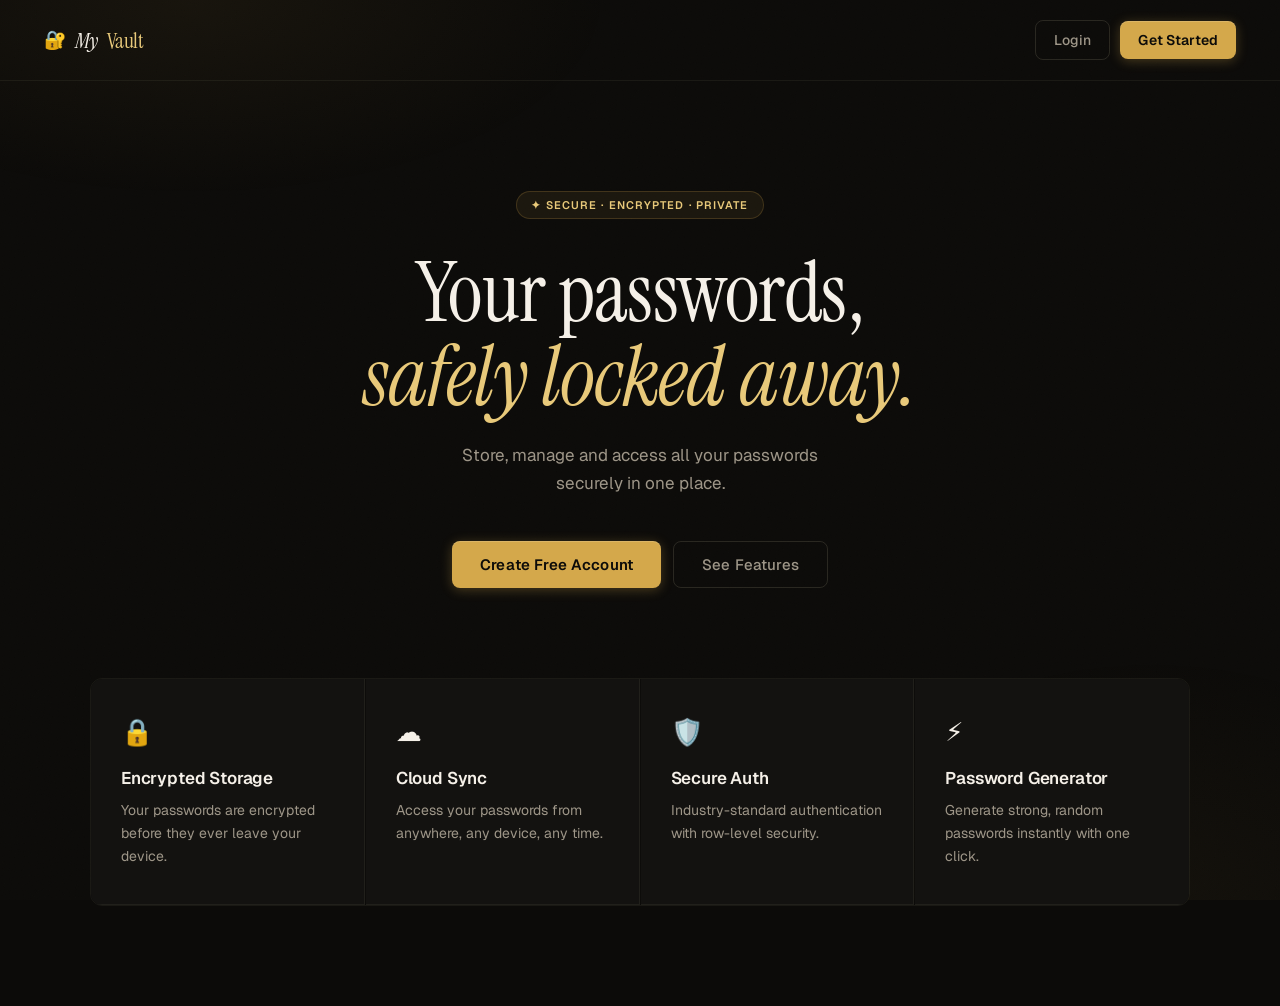
==== commit e4164ca2: "Change ALl Files" ====
--- a/index.html
+++ b/index.html
@@ -10,7 +10,7 @@
     <div class="container">
         <nav class="navbar">
             <div class="logo">
-                <span class="logo-icon">🔐</span> My Vault
+                <span class="logo-icon">🔐</span> My <em>Vault</em>
             </div>
             <div class="nav-links">
                 <a href="login.html" class="btn btn-outline">Login</a>
@@ -20,8 +20,8 @@
 
         <div class="hero">
             <div class="hero-badge">✦ Secure · Encrypted · Private</div>
-            <h1>Your passwords,<br>safely locked away.</h1>
-            <p>Store, manage, and access all your passwords securely in one place with end-to-end encryption.</p>
+            <h1>Your passwords,<br><em>safely locked away.</em></h1>
+            <p>Store, manage and access all your passwords securely in one place.</p>
             <div class="hero-buttons">
                 <a href="register.html" class="btn btn-primary btn-large">Create Free Account</a>
                 <a href="#features" class="btn btn-outline btn-large">See Features</a>
@@ -30,22 +30,22 @@
 
         <div class="features" id="features">
             <div class="feature-card">
-                <div class="feature-icon">🔒</div>
+                <span class="feature-icon">🔒</span>
                 <h3>Encrypted Storage</h3>
                 <p>Your passwords are encrypted before they ever leave your device.</p>
             </div>
             <div class="feature-card">
-                <div class="feature-icon">☁️</div>
+                <span class="feature-icon">☁️</span>
                 <h3>Cloud Sync</h3>
-                <p>Access your passwords from anywhere using Supabase backend.</p>
+                <p>Access your passwords from anywhere, any device, any time.</p>
             </div>
             <div class="feature-card">
-                <div class="feature-icon">🛡️</div>
+                <span class="feature-icon">🛡️</span>
                 <h3>Secure Auth</h3>
-                <p>Industry-standard authentication powered by Supabase Auth.</p>
+                <p>Industry-standard authentication with row-level security.</p>
             </div>
             <div class="feature-card">
-                <div class="feature-icon">⚡</div>
+                <span class="feature-icon">⚡</span>
                 <h3>Password Generator</h3>
                 <p>Generate strong, random passwords instantly with one click.</p>
             </div>
--- a/styles/style.css
+++ b/styles/style.css
@@ -1,26 +1,33 @@
-@import url('https://fonts.googleapis.com/css2?family=Syne:wght@400;500;600;700;800&family=DM+Sans:ital,opsz,wght@0,9..40,300;0,9..40,400;0,9..40,500;1,9..40,300&display=swap');
-
-/* ─── CSS Variables ─────────────────────────────────────── */
+@import url('https://fonts.googleapis.com/css2?family=Instrument+Serif:ital@0;1&family=Geist:wght@300;400;500;600;700&family=Geist+Mono:wght@400;500&display=swap');
+
+/* ─── Design Tokens ──────────────────────────────────────── */
 :root {
-  --bg:        #0a0a0f;
-  --bg2:       #111118;
-  --bg3:       #18181f;
-  --surface:   #1e1e28;
-  --border:    rgba(255,255,255,0.07);
-  --border2:   rgba(255,255,255,0.13);
-  --accent:    #7c6aff;
-  --accent2:   #a78bfa;
-  --accent3:   #38bdf8;
-  --danger:    #f87171;
-  --success:   #34d399;
-  --warn:      #fbbf24;
-  --text:      #f1f0ff;
-  --text2:     #9b9ab5;
-  --text3:     #5c5b75;
-  --glow:      0 0 40px rgba(124,106,255,0.15);
-  --radius:    14px;
+  --bg:        #0c0b09;
+  --bg2:       #131210;
+  --bg3:       #1a1916;
+  --surface:   #201e1b;
+  --surface2:  #272420;
+  --border:    rgba(255,240,200,0.06);
+  --border2:   rgba(255,240,200,0.12);
+  --border3:   rgba(255,240,200,0.22);
+  --accent:    #d4a84b;
+  --accent2:   #e8c97a;
+  --accent3:   #f0dfa0;
+  --accentDim: rgba(212,168,75,0.15);
+  --danger:    #e07070;
+  --dangerDim: rgba(224,112,112,0.12);
+  --success:   #6dbf8e;
+  --warn:      #d4a84b;
+  --text:      #f5f0e8;
+  --text2:     #9e9688;
+  --text3:     #5a564e;
+  --text4:     #3a3730;
+  --radius:    12px;
   --radius-sm: 8px;
-  --trans:     all 0.22s cubic-bezier(0.4,0,0.2,1);
+  --radius-xs: 5px;
+  --trans:     all 0.2s cubic-bezier(0.4,0,0.2,1);
+  --shadow:    0 4px 24px rgba(0,0,0,0.5);
+  --shadowLg:  0 16px 60px rgba(0,0,0,0.65);
 }
 
 /* ─── Reset ─────────────────────────────────────────────── */
@@ -28,66 +35,79 @@
 html { scroll-behavior: smooth; }
 
 body {
-  font-family: 'DM Sans', sans-serif;
+  font-family: 'Geist', system-ui, sans-serif;
   background: var(--bg);
   color: var(--text);
   min-height: 100vh;
   overflow-x: hidden;
   -webkit-font-smoothing: antialiased;
-}
-
+  -moz-osx-font-smoothing: grayscale;
+}
+
+/* Subtle noise texture overlay */
 body::before {
   content: '';
-  position: fixed;
-  inset: 0;
+  position: fixed; inset: 0;
+  background-image: url("data:image/svg+xml,%3Csvg viewBox='0 0 256 256' xmlns='http://www.w3.org/2000/svg'%3E%3Cfilter id='noise'%3E%3CfeTurbulence type='fractalNoise' baseFrequency='0.9' numOctaves='4' stitchTiles='stitch'/%3E%3C/filter%3E%3Crect width='100%25' height='100%25' filter='url(%23noise)' opacity='0.035'/%3E%3C/svg%3E");
+  background-size: 200px 200px;
+  pointer-events: none; z-index: 0; opacity: 0.5;
+}
+
+body::after {
+  content: '';
+  position: fixed; inset: 0;
   background:
-    radial-gradient(ellipse 80% 50% at 20% -10%, rgba(124,106,255,0.12) 0%, transparent 60%),
-    radial-gradient(ellipse 60% 40% at 80% 110%, rgba(56,189,248,0.07) 0%, transparent 60%);
-  pointer-events: none;
-  z-index: 0;
+    radial-gradient(ellipse 60% 40% at 15% 0%, rgba(212,168,75,0.06) 0%, transparent 55%),
+    radial-gradient(ellipse 50% 50% at 90% 100%, rgba(212,168,75,0.04) 0%, transparent 55%);
+  pointer-events: none; z-index: 0;
 }
 
 /* ─── Typography ─────────────────────────────────────────── */
-h1,h2,h3,h4 { font-family: 'Syne', sans-serif; letter-spacing: -0.02em; }
+h1,h2,h3 { font-family: 'Instrument Serif', Georgia, serif; letter-spacing: -0.01em; font-weight: 400; }
+h4,h5,h6 { font-family: 'Geist', sans-serif; }
+code, .mono { font-family: 'Geist Mono', monospace; }
 
 /* ─── Scrollbar ──────────────────────────────────────────── */
-::-webkit-scrollbar { width: 6px; }
-::-webkit-scrollbar-track { background: var(--bg2); }
-::-webkit-scrollbar-thumb { background: var(--surface); border-radius: 99px; }
-::-webkit-scrollbar-thumb:hover { background: var(--accent); }
+::-webkit-scrollbar { width: 5px; }
+::-webkit-scrollbar-track { background: transparent; }
+::-webkit-scrollbar-thumb { background: var(--surface2); border-radius: 99px; }
+::-webkit-scrollbar-thumb:hover { background: var(--border3); }
 
 /* ─── Buttons ────────────────────────────────────────────── */
 .btn {
   display: inline-flex; align-items: center; justify-content: center; gap: 6px;
-  font-family: 'DM Sans', sans-serif; font-size: 14px; font-weight: 500;
-  padding: 10px 20px; border-radius: var(--radius-sm); border: none;
+  font-family: 'Geist', sans-serif; font-size: 14px; font-weight: 500;
+  padding: 10px 18px; border-radius: var(--radius-sm); border: none;
   cursor: pointer; text-decoration: none; transition: var(--trans);
-  white-space: nowrap; position: relative; overflow: hidden;
-}
-.btn::after {
-  content: ''; position: absolute; inset: 0;
-  background: white; opacity: 0; transition: opacity 0.15s;
-}
-.btn:hover::after { opacity: 0.05; }
-.btn:active { transform: scale(0.97); }
+  white-space: nowrap; position: relative; letter-spacing: 0.01em;
+  user-select: none;
+}
+.btn:active { transform: scale(0.975); }
 
 .btn-primary {
-  background: var(--accent); color: #fff;
-  box-shadow: 0 4px 20px rgba(124,106,255,0.35);
-}
-.btn-primary:hover { box-shadow: 0 6px 28px rgba(124,106,255,0.5); }
+  background: var(--accent);
+  color: #0c0b09;
+  font-weight: 600;
+  box-shadow: 0 2px 12px rgba(212,168,75,0.3), inset 0 1px 0 rgba(255,255,255,0.15);
+}
+.btn-primary:hover {
+  background: var(--accent2);
+  box-shadow: 0 4px 20px rgba(212,168,75,0.45);
+}
 
 .btn-outline {
-  background: transparent; color: var(--text2);
+  background: transparent;
+  color: var(--text2);
   border: 1px solid var(--border2);
 }
-.btn-outline:hover { color: var(--text); border-color: var(--accent); }
+.btn-outline:hover { color: var(--text); border-color: var(--border3); background: var(--surface); }
 
 .btn-danger {
-  background: rgba(248,113,113,0.15); color: var(--danger);
-  border: 1px solid rgba(248,113,113,0.3);
-}
-.btn-danger:hover { background: rgba(248,113,113,0.25); }
+  background: var(--dangerDim);
+  color: var(--danger);
+  border: 1px solid rgba(224,112,112,0.25);
+}
+.btn-danger:hover { background: rgba(224,112,112,0.2); }
 
 .btn-ghost {
   background: transparent; color: var(--text2); padding: 8px 12px;
@@ -95,36 +115,36 @@
 .btn-ghost:hover { color: var(--text); background: var(--surface); }
 
 .btn-block { width: 100%; }
-.btn-large { padding: 14px 32px; font-size: 15px; }
-.btn-sm { padding: 7px 14px; font-size: 13px; }
+.btn-large { padding: 13px 28px; font-size: 15px; }
+.btn-sm { padding: 7px 13px; font-size: 13px; }
 
 .btn-icon {
   background: none; border: none; cursor: pointer;
-  padding: 6px; border-radius: 6px; font-size: 15px;
-  color: var(--text2); transition: var(--trans);
-  display: inline-flex; align-items: center;
-}
-.btn-icon:hover { color: var(--text); background: var(--surface); }
+  padding: 6px 8px; border-radius: var(--radius-xs); font-size: 14px;
+  color: var(--text3); transition: var(--trans);
+  display: inline-flex; align-items: center; justify-content: center;
+}
+.btn-icon:hover { color: var(--text2); background: var(--surface2); }
 
 /* ─── Form Elements ──────────────────────────────────────── */
 .form-group {
-  display: flex; flex-direction: column; gap: 6px; margin-bottom: 16px;
+  display: flex; flex-direction: column; gap: 7px; margin-bottom: 16px;
 }
 .form-group label {
-  font-size: 13px; font-weight: 500; color: var(--text2);
-  letter-spacing: 0.02em; text-transform: uppercase;
-}
-.form-group small { font-size: 12px; color: var(--text3); }
+  font-size: 11.5px; font-weight: 600; color: var(--text3);
+  letter-spacing: 0.08em; text-transform: uppercase; font-family: 'Geist', sans-serif;
+}
 
 .input-wrap { position: relative; display: flex; align-items: center; }
 .input-wrap input { padding-right: 44px; }
 .input-wrap .toggle-pw {
   position: absolute; right: 12px;
   background: none; border: none; cursor: pointer;
-  color: var(--text3); font-size: 16px; transition: var(--trans);
-  display: flex; align-items: center;
-}
-.input-wrap .toggle-pw:hover { color: var(--text); }
+  color: var(--text3); font-size: 15px; transition: var(--trans);
+  display: flex; align-items: center; padding: 4px;
+  border-radius: 4px;
+}
+.input-wrap .toggle-pw:hover { color: var(--text2); }
 
 input[type="text"], input[type="email"],
 input[type="password"], textarea, select {
@@ -133,268 +153,275 @@
   border: 1px solid var(--border2);
   border-radius: var(--radius-sm);
   color: var(--text);
-  font-family: 'DM Sans', sans-serif;
+  font-family: 'Geist', sans-serif;
   font-size: 14px;
   padding: 11px 14px;
   transition: var(--trans);
   outline: none;
 }
-input::placeholder { color: var(--text3); }
+input::placeholder { color: var(--text4); }
 input:focus {
-  border-color: var(--accent);
-  box-shadow: 0 0 0 3px rgba(124,106,255,0.15);
+  border-color: rgba(212,168,75,0.5);
+  box-shadow: 0 0 0 3px rgba(212,168,75,0.1);
+  background: var(--bg3);
 }
 
 /* ─── Password Strength ──────────────────────────────────── */
 .strength-bar {
-  height: 4px; background: var(--bg3);
-  border-radius: 99px; margin-top: 6px; overflow: hidden;
+  height: 3px; background: var(--bg3);
+  border-radius: 99px; margin-top: 8px; overflow: hidden;
 }
 .strength-fill {
   height: 100%; width: 0; border-radius: 99px;
   transition: width 0.4s ease, background 0.3s ease;
 }
-.strength-label { font-size: 12px; color: var(--text3); margin-top: 4px; }
-
-/* ─── Toast Notifications ────────────────────────────────── */
+.strength-label { font-size: 11px; color: var(--text3); margin-top: 5px; font-family: 'Geist', sans-serif; }
+
+/* ─── Toast ──────────────────────────────────────────────── */
 #toast-container {
-  position: fixed; top: 20px; right: 20px;
-  z-index: 9999; display: flex; flex-direction: column; gap: 10px;
+  position: fixed; bottom: 24px; right: 24px;
+  z-index: 9999; display: flex; flex-direction: column; gap: 8px;
   pointer-events: none;
 }
 .toast {
   display: flex; align-items: center; gap: 10px;
-  padding: 13px 18px; border-radius: var(--radius);
-  font-size: 14px; font-weight: 500;
+  padding: 12px 16px; border-radius: var(--radius);
+  font-size: 13px; font-weight: 500; font-family: 'Geist', sans-serif;
   backdrop-filter: blur(20px);
   border: 1px solid var(--border2);
-  box-shadow: 0 8px 32px rgba(0,0,0,0.4);
-  animation: toastIn 0.35s cubic-bezier(0.34,1.56,0.64,1) forwards;
-  pointer-events: all;
-  max-width: 340px;
-}
-.toast.success { background: rgba(52,211,153,0.12); border-color: rgba(52,211,153,0.3); color: var(--success); }
-.toast.error   { background: rgba(248,113,113,0.12); border-color: rgba(248,113,113,0.3); color: var(--danger); }
-.toast.info    { background: rgba(124,106,255,0.12); border-color: rgba(124,106,255,0.3); color: var(--accent2); }
-.toast.out { animation: toastOut 0.3s ease forwards; }
-
-@keyframes toastIn  { from { opacity:0; transform:translateX(40px) scale(0.95); } to { opacity:1; transform:translateX(0) scale(1); } }
-@keyframes toastOut { from { opacity:1; transform:translateX(0); } to { opacity:0; transform:translateX(40px); } }
+  box-shadow: var(--shadowLg);
+  animation: toastIn 0.3s cubic-bezier(0.34,1.4,0.64,1) forwards;
+  pointer-events: all; max-width: 320px;
+}
+.toast.success { background: rgba(109,191,142,0.1); border-color: rgba(109,191,142,0.25); color: var(--success); }
+.toast.error   { background: rgba(224,112,112,0.1); border-color: rgba(224,112,112,0.25); color: var(--danger); }
+.toast.info    { background: rgba(212,168,75,0.1);  border-color: rgba(212,168,75,0.25);  color: var(--accent2); }
+.toast.out { animation: toastOut 0.25s ease forwards; }
+
+@keyframes toastIn  { from { opacity:0; transform:translateY(12px) scale(0.96); } to { opacity:1; transform:translateY(0) scale(1); } }
+@keyframes toastOut { from { opacity:1; transform:translateY(0); } to { opacity:0; transform:translateY(8px); } }
 
 /* ─── Navbar ─────────────────────────────────────────────── */
 .navbar {
   display: flex; align-items: center; justify-content: space-between;
-  padding: 20px 40px;
+  padding: 20px 44px;
   position: relative; z-index: 10;
   border-bottom: 1px solid var(--border);
 }
 .logo {
-  font-family: 'Syne', sans-serif; font-size: 20px; font-weight: 800;
-  color: var(--text); letter-spacing: -0.03em;
-  display: flex; align-items: center; gap: 8px;
-}
-.logo-icon { font-size: 22px; }
+  font-family: 'Instrument Serif', serif;
+  font-size: 22px; font-weight: 400;
+  color: var(--text); letter-spacing: -0.02em;
+  display: flex; align-items: center; gap: 9px;
+  font-style: italic;
+}
+.logo-icon { font-style: normal; font-size: 18px; }
+.logo em { color: var(--accent2); font-style: normal; }
 .nav-links { display: flex; align-items: center; gap: 10px; }
 
 /* ─── Hero ───────────────────────────────────────────────── */
 .hero {
-  text-align: center; padding: 100px 40px 80px;
+  text-align: center; padding: 110px 40px 90px;
   position: relative; z-index: 1;
 }
 .hero-badge {
-  display: inline-flex; align-items: center; gap: 6px;
-  background: rgba(124,106,255,0.1); border: 1px solid rgba(124,106,255,0.25);
-  color: var(--accent2); font-size: 12px; font-weight: 500;
-  padding: 6px 14px; border-radius: 99px; margin-bottom: 28px;
-  letter-spacing: 0.05em; text-transform: uppercase;
+  display: inline-flex; align-items: center; gap: 8px;
+  background: rgba(212,168,75,0.08);
+  border: 1px solid rgba(212,168,75,0.2);
+  color: var(--accent2); font-size: 11px; font-weight: 600;
+  padding: 6px 14px; border-radius: 99px; margin-bottom: 32px;
+  letter-spacing: 0.1em; text-transform: uppercase; font-family: 'Geist', sans-serif;
 }
 .hero h1 {
-  font-size: clamp(42px, 7vw, 80px); font-weight: 800;
-  line-height: 1.05; margin-bottom: 20px;
-  background: linear-gradient(135deg, var(--text) 0%, var(--accent2) 100%);
-  -webkit-background-clip: text; -webkit-text-fill-color: transparent;
-  background-clip: text;
-}
+  font-size: clamp(48px, 7vw, 84px);
+  line-height: 1.0; margin-bottom: 22px;
+  color: var(--text);
+  font-weight: 400;
+}
+.hero h1 em { color: var(--accent2); font-style: italic; }
 .hero p {
-  font-size: 18px; color: var(--text2); max-width: 480px; margin: 0 auto 40px;
-  line-height: 1.6;
+  font-size: 17px; color: var(--text2); max-width: 420px; margin: 0 auto 44px;
+  line-height: 1.65; font-family: 'Geist', sans-serif;
 }
 .hero-buttons { display: flex; gap: 12px; justify-content: center; flex-wrap: wrap; }
 
 /* ─── Features ───────────────────────────────────────────── */
 .features {
   display: grid; grid-template-columns: repeat(auto-fit, minmax(220px, 1fr));
-  gap: 20px; padding: 60px 40px 100px; max-width: 1100px; margin: 0 auto;
+  gap: 1px; padding: 0; max-width: 1100px; margin: 0 auto 100px;
   position: relative; z-index: 1;
+  border: 1px solid var(--border);
+  border-radius: var(--radius);
+  overflow: hidden;
 }
 .feature-card {
-  background: var(--surface); border: 1px solid var(--border);
-  border-radius: var(--radius); padding: 32px 28px;
+  background: var(--bg2);
+  padding: 36px 30px;
   transition: var(--trans);
-}
-.feature-card:hover {
-  border-color: var(--accent); transform: translateY(-4px);
-  box-shadow: var(--glow);
-}
-.feature-icon { font-size: 36px; margin-bottom: 16px; }
-.feature-card h3 { font-size: 17px; margin-bottom: 8px; }
-.feature-card p { color: var(--text2); font-size: 14px; line-height: 1.6; }
+  border-right: 1px solid var(--border);
+  border-bottom: 1px solid var(--border);
+}
+.feature-card:last-child { border-right: none; }
+.feature-card:hover { background: var(--bg3); }
+.feature-icon { font-size: 26px; margin-bottom: 18px; display: block; }
+.feature-card h3 { font-size: 17px; margin-bottom: 10px; color: var(--text); font-family: 'Geist', sans-serif; font-weight: 600; }
+.feature-card p { color: var(--text2); font-size: 14px; line-height: 1.65; }
 
 /* ─── Auth Pages ─────────────────────────────────────────── */
 .auth-container {
-  min-height: 100vh; display: flex;
+  min-height: calc(100vh - 65px); display: flex;
   align-items: center; justify-content: center;
   padding: 40px 20px; position: relative; z-index: 1;
 }
 .auth-card {
-  background: var(--surface); border: 1px solid var(--border2);
-  border-radius: 20px; padding: 44px 40px;
+  background: var(--bg2);
+  border: 1px solid var(--border2);
+  border-radius: 16px; padding: 44px 40px;
   width: 100%; max-width: 420px;
-  box-shadow: 0 24px 80px rgba(0,0,0,0.5);
-  animation: fadeUp 0.5s ease both;
+  box-shadow: var(--shadowLg);
+  animation: fadeUp 0.45s ease both;
 }
 .auth-card h2 {
-  font-size: 26px; margin-bottom: 8px; font-weight: 700;
-}
-.auth-subtitle { color: var(--text2); font-size: 14px; margin-bottom: 28px; }
-.auth-link { color: var(--text2); font-size: 13px; text-align: center; margin-top: 16px; }
+  font-size: 30px; margin-bottom: 6px; font-weight: 400;
+}
+.auth-subtitle { color: var(--text2); font-size: 14px; margin-bottom: 30px; }
+.auth-link { color: var(--text3); font-size: 13px; text-align: center; margin-top: 14px; }
 .auth-link a { color: var(--accent2); text-decoration: none; font-weight: 500; }
 .auth-link a:hover { text-decoration: underline; }
 
 @keyframes fadeUp {
-  from { opacity:0; transform:translateY(20px); }
+  from { opacity:0; transform:translateY(16px); }
   to   { opacity:1; transform:translateY(0); }
 }
 
 /* ─── Dashboard Nav ──────────────────────────────────────── */
 .dashboard-nav {
   display: flex; align-items: center; justify-content: space-between;
-  padding: 18px 36px;
-  background: rgba(17,17,24,0.8); backdrop-filter: blur(20px);
+  padding: 16px 36px;
+  background: rgba(12,11,9,0.85); backdrop-filter: blur(24px);
   border-bottom: 1px solid var(--border);
   position: sticky; top: 0; z-index: 100;
 }
-.nav-user {
-  display: flex; align-items: center; gap: 12px;
-}
+.nav-user { display: flex; align-items: center; gap: 12px; }
 .nav-avatar {
-  width: 34px; height: 34px; border-radius: 50%;
+  width: 32px; height: 32px; border-radius: 50%;
   background: linear-gradient(135deg, var(--accent), var(--accent3));
   display: flex; align-items: center; justify-content: center;
-  font-size: 13px; font-weight: 700; color: white;
-  flex-shrink: 0;
-}
-.nav-email { font-size: 13px; color: var(--text2); max-width: 200px; truncate: ellipsis; overflow: hidden; white-space: nowrap; }
+  font-size: 12px; font-weight: 700; color: #0c0b09;
+  flex-shrink: 0; font-family: 'Geist', sans-serif;
+}
+.nav-email { font-size: 13px; color: var(--text3); max-width: 200px; overflow: hidden; white-space: nowrap; text-overflow: ellipsis; }
 
 /* ─── Dashboard Content ──────────────────────────────────── */
 .dashboard-content {
-  max-width: 1100px; margin: 0 auto; padding: 40px 36px;
+  max-width: 1080px; margin: 0 auto; padding: 44px 36px;
   position: relative; z-index: 1;
 }
 .vault-header {
   display: flex; align-items: center; justify-content: space-between;
-  margin-bottom: 28px; gap: 16px; flex-wrap: wrap;
-}
-.vault-header h1 { font-size: 28px; }
-.vault-stats {
-  display: flex; gap: 24px; margin-bottom: 28px; flex-wrap: wrap;
-}
+  margin-bottom: 32px; gap: 16px; flex-wrap: wrap;
+}
+.vault-header h1 { font-size: 32px; color: var(--text); }
+.vault-stats { display: flex; gap: 16px; margin-bottom: 28px; flex-wrap: wrap; }
 .stat-card {
-  background: var(--surface); border: 1px solid var(--border);
-  border-radius: var(--radius); padding: 18px 24px;
-  flex: 1; min-width: 140px;
-}
-.stat-num { font-family: 'Syne',sans-serif; font-size: 28px; font-weight: 800; color: var(--accent2); }
-.stat-label { font-size: 12px; color: var(--text3); margin-top: 2px; text-transform: uppercase; letter-spacing: 0.05em; }
-
-/* ─── Search & Filter ────────────────────────────────────── */
-.search-bar {
-  position: relative; margin-bottom: 28px;
-}
+  background: var(--bg2); border: 1px solid var(--border);
+  border-radius: var(--radius); padding: 18px 22px;
+  display: flex; align-items: center; gap: 16px;
+}
+.stat-num {
+  font-family: 'Instrument Serif', serif; font-size: 36px; color: var(--accent2);
+  line-height: 1; font-weight: 400;
+}
+.stat-label { font-size: 12px; color: var(--text3); letter-spacing: 0.06em; text-transform: uppercase; font-family: 'Geist', sans-serif; }
+
+/* ─── Search ─────────────────────────────────────────────── */
+.search-bar { position: relative; margin-bottom: 28px; }
 .search-icon {
   position: absolute; left: 14px; top: 50%; transform: translateY(-50%);
-  color: var(--text3); font-size: 16px; pointer-events: none;
+  color: var(--text3); font-size: 15px; pointer-events: none;
 }
 .search-bar input {
   padding-left: 42px; padding-right: 42px;
-  background: var(--surface); border-color: var(--border);
-  font-size: 15px;
+  background: var(--bg2); border-color: var(--border2);
 }
 .search-clear {
   position: absolute; right: 12px; top: 50%; transform: translateY(-50%);
   background: none; border: none; cursor: pointer;
-  color: var(--text3); font-size: 16px; transition: var(--trans);
-  display: none;
-}
-.search-clear.show { display: block; }
-.search-clear:hover { color: var(--text); }
+  color: var(--text3); font-size: 14px; transition: var(--trans);
+  display: none; width: 22px; height: 22px;
+  align-items: center; justify-content: center;
+  border-radius: 4px;
+}
+.search-clear.show { display: flex; }
+.search-clear:hover { color: var(--text2); background: var(--surface2); }
 
 /* ─── Vault Grid ─────────────────────────────────────────── */
 .vault-grid {
   display: grid;
-  grid-template-columns: repeat(auto-fill, minmax(300px, 1fr));
-  gap: 16px;
+  grid-template-columns: repeat(auto-fill, minmax(290px, 1fr));
+  gap: 12px;
 }
 .vault-item {
-  background: var(--surface); border: 1px solid var(--border);
-  border-radius: var(--radius); padding: 22px;
+  background: var(--bg2);
+  border: 1px solid var(--border);
+  border-radius: var(--radius); padding: 20px 22px;
   transition: var(--trans); position: relative;
-  animation: fadeUp 0.35s ease both;
+  animation: fadeUp 0.3s ease both;
 }
 .vault-item:hover {
-  border-color: var(--border2); transform: translateY(-2px);
-  box-shadow: 0 8px 32px rgba(0,0,0,0.3);
+  border-color: var(--border2);
+  background: var(--bg3);
+  transform: translateY(-1px);
+  box-shadow: 0 8px 28px rgba(0,0,0,0.35);
 }
 .vault-item-header {
-  display: flex; align-items: flex-start; justify-content: space-between;
-  margin-bottom: 12px; cursor: pointer;
+  display: flex; align-items: center; justify-content: space-between;
+  gap: 12px; cursor: pointer;
 }
 .site-info { display: flex; align-items: center; gap: 12px; flex: 1; min-width: 0; }
 .site-favicon {
-  width: 38px; height: 38px; border-radius: 10px;
-  background: linear-gradient(135deg, var(--bg3), var(--surface));
-  border: 1px solid var(--border2);
+  width: 36px; height: 36px; border-radius: 9px;
+  background: var(--surface2);
+  border: 1px solid var(--border);
   display: flex; align-items: center; justify-content: center;
-  font-size: 18px; flex-shrink: 0; overflow: hidden;
-}
-.site-favicon img { width: 100%; height: 100%; object-fit: cover; border-radius: 10px; }
-.site-name { font-size: 15px; font-weight: 600; color: var(--text); truncate: ellipsis; overflow: hidden; white-space: nowrap; }
-.site-username { font-size: 13px; color: var(--text2); margin-top: 2px; truncate: ellipsis; overflow: hidden; white-space: nowrap; }
-.item-actions {
-  display: flex; gap: 4px; flex-shrink: 0;
-}
+  font-size: 17px; flex-shrink: 0; overflow: hidden;
+}
+.site-favicon img { width: 100%; height: 100%; object-fit: cover; border-radius: 9px; }
+.site-name { font-size: 14px; font-weight: 600; color: var(--text); overflow: hidden; white-space: nowrap; text-overflow: ellipsis; }
+.site-username { font-size: 12px; color: var(--text3); margin-top: 2px; overflow: hidden; white-space: nowrap; text-overflow: ellipsis; }
+.item-actions { display: flex; gap: 2px; flex-shrink: 0; }
 .item-date {
-  font-size: 11px; color: var(--text3); margin-top: 10px;
-  padding-top: 10px; border-top: 1px solid var(--border);
+  font-size: 11px; color: var(--text4); margin-top: 14px;
+  padding-top: 12px; border-top: 1px solid var(--border);
+  font-family: 'Geist Mono', monospace;
 }
 
 .no-items, .loading, .error {
   grid-column: 1 / -1; text-align: center;
-  padding: 60px 20px; color: var(--text2); font-size: 15px;
+  padding: 70px 20px; color: var(--text2); font-size: 15px;
 }
 .no-items { color: var(--text3); }
-.loading { animation: pulse 1.5s infinite; }
+.loading { animation: pulse 1.8s infinite; }
 .error { color: var(--danger); }
 
-@keyframes pulse { 0%,100% { opacity:1; } 50% { opacity:0.5; } }
+@keyframes pulse { 0%,100% { opacity:1; } 50% { opacity:0.45; } }
 
 /* ─── Modals ─────────────────────────────────────────────── */
 .modal {
   display: none; position: fixed; inset: 0; z-index: 1000;
-  background: rgba(0,0,0,0.7); backdrop-filter: blur(6px);
+  background: rgba(0,0,0,0.75); backdrop-filter: blur(8px);
   align-items: center; justify-content: center; padding: 20px;
 }
 .modal.show { display: flex; }
 
 .modal-content {
   background: var(--bg2); border: 1px solid var(--border2);
-  border-radius: 20px; padding: 36px; width: 100%; max-width: 440px;
-  animation: modalIn 0.3s cubic-bezier(0.34,1.56,0.64,1) both;
-  position: relative;
-  box-shadow: 0 32px 80px rgba(0,0,0,0.6);
+  border-radius: 16px; padding: 32px; width: 100%; max-width: 440px;
+  animation: modalIn 0.28s cubic-bezier(0.34,1.4,0.64,1) both;
+  position: relative; box-shadow: var(--shadowLg);
 }
 @keyframes modalIn {
-  from { opacity:0; transform:scale(0.92) translateY(12px); }
+  from { opacity:0; transform:scale(0.94) translateY(10px); }
   to   { opacity:1; transform:scale(1) translateY(0); }
 }
 
@@ -402,87 +429,84 @@
   display: flex; align-items: center; justify-content: space-between;
   margin-bottom: 24px;
 }
-.modal-header h2 { font-size: 20px; }
+.modal-header h2 { font-size: 22px; }
 
 .close-btn {
-  width: 32px; height: 32px; border-radius: 8px;
+  width: 30px; height: 30px; border-radius: 6px;
   background: var(--surface); border: 1px solid var(--border);
-  color: var(--text2); font-size: 18px; cursor: pointer;
+  color: var(--text3); font-size: 16px; cursor: pointer;
   display: flex; align-items: center; justify-content: center;
-  transition: var(--trans);
+  transition: var(--trans); font-family: 'Geist', sans-serif;
 }
 .close-btn:hover { color: var(--text); border-color: var(--border2); }
 
-.modal-actions { display: flex; gap: 10px; margin-top: 20px; }
+.modal-actions { display: flex; gap: 10px; }
 .modal-actions .btn { flex: 1; }
 
-/* ─── View Modal Details ─────────────────────────────────── */
+/* ─── View Modal ─────────────────────────────────────────── */
 .view-site-header {
-  display: flex; align-items: center; gap: 14px; margin-bottom: 24px;
-  padding-bottom: 20px; border-bottom: 1px solid var(--border);
+  display: flex; align-items: center; gap: 14px;
 }
 .view-favicon {
-  width: 52px; height: 52px; border-radius: 14px;
-  background: linear-gradient(135deg, var(--bg3), var(--surface));
+  width: 46px; height: 46px; border-radius: 12px;
+  background: var(--surface2);
   border: 1px solid var(--border2);
-  display: flex; align-items: center; justify-content: center; font-size: 26px;
-}
-.view-domain { font-size: 22px; font-weight: 700; }
-
+  display: flex; align-items: center; justify-content: center; font-size: 22px;
+}
 .detail-row {
-  background: var(--surface); border: 1px solid var(--border);
-  border-radius: var(--radius-sm); padding: 14px 16px;
-  margin-bottom: 10px;
-}
-.detail-label { font-size: 11px; color: var(--text3); text-transform: uppercase; letter-spacing: 0.05em; margin-bottom: 4px; }
+  background: var(--bg3); border: 1px solid var(--border);
+  border-radius: var(--radius-sm); padding: 12px 14px;
+  margin-bottom: 8px;
+}
+.detail-label { font-size: 10.5px; color: var(--text4); text-transform: uppercase; letter-spacing: 0.08em; margin-bottom: 5px; font-family: 'Geist', sans-serif; font-weight: 600; }
 .detail-value {
-  font-size: 15px; color: var(--text); font-weight: 500;
-  display: flex; align-items: center; justify-content: space-between;
-}
-.detail-actions { display: flex; gap: 4px; }
-#viewPassword { font-family: monospace; letter-spacing: 1px; }
-
-/* ─── Password Generator ─────────────────────────────────── */
-.generator-row {
-  display: flex; gap: 8px; align-items: center; margin-bottom: 12px;
-}
-.generator-row input[type="text"] { font-family: monospace; font-size: 13px; }
-.gen-options {
-  display: flex; gap: 10px; flex-wrap: wrap; margin-bottom: 12px;
-}
+  font-size: 14px; color: var(--text); font-weight: 500;
+  display: flex; align-items: center; justify-content: space-between; gap: 8px;
+}
+.detail-actions { display: flex; gap: 2px; flex-shrink: 0; }
+#viewPassword { font-family: 'Geist Mono', monospace; font-size: 13px; letter-spacing: 1.5px; }
+
+/* ─── Generator ──────────────────────────────────────────── */
+.generator-row { display: flex; gap: 8px; align-items: center; margin-bottom: 14px; }
+.generator-row input[type="text"] { font-family: 'Geist Mono', monospace; font-size: 13px; letter-spacing: 1px; }
+.gen-options { display: flex; gap: 10px; flex-wrap: wrap; margin-bottom: 12px; }
 .gen-check {
   display: flex; align-items: center; gap: 6px;
-  font-size: 13px; color: var(--text2); cursor: pointer;
+  font-size: 13px; color: var(--text2); cursor: pointer; font-family: 'Geist', sans-serif;
 }
 .gen-check input[type="checkbox"] { accent-color: var(--accent); width: 14px; height: 14px; }
-.gen-length { display: flex; align-items: center; gap: 8px; font-size: 13px; color: var(--text2); }
+.gen-length { display: flex; align-items: center; gap: 10px; font-size: 13px; color: var(--text2); font-family: 'Geist', sans-serif; }
 .gen-length input[type="range"] { accent-color: var(--accent); flex: 1; }
-.gen-length span { color: var(--text); font-weight: 600; min-width: 24px; text-align: center; }
+.gen-length span { color: var(--text); font-weight: 600; min-width: 20px; text-align: right; font-family: 'Geist Mono', monospace; }
 
 /* ─── Delete Modal ───────────────────────────────────────── */
-.delete-modal { max-width: 380px; }
-.delete-icon { font-size: 40px; text-align: center; margin-bottom: 16px; }
-.delete-modal h2 { text-align: center; font-size: 22px; margin-bottom: 8px; }
-.delete-modal p { text-align: center; color: var(--text2); font-size: 14px; }
-.delete-site { color: var(--text); font-weight: 600; margin-top: 4px; font-size: 15px; }
+.delete-modal { max-width: 360px; text-align: center; }
+.delete-icon { font-size: 36px; text-align: center; margin-bottom: 14px; }
+.delete-modal h2 { font-size: 24px; margin-bottom: 10px; }
+.delete-modal p { color: var(--text2); font-size: 14px; line-height: 1.5; }
+.delete-site { color: var(--accent2); font-weight: 600; margin-top: 6px; font-size: 15px; font-family: 'Geist', sans-serif; }
+.delete-modal .modal-actions { margin-top: 24px; justify-content: center; }
+
+/* ─── Section Divider ────────────────────────────────────── */
+.divider {
+  height: 1px; background: var(--border);
+  margin: 16px 0;
+}
 
 /* ─── Responsive ─────────────────────────────────────────── */
 @media (max-width: 768px) {
   .navbar, .dashboard-nav { padding: 16px 20px; }
-  .hero { padding: 60px 20px 50px; }
-  .features { padding: 40px 20px 60px; }
-  .dashboard-content { padding: 24px 20px; }
+  .hero { padding: 70px 20px 60px; }
+  .features { margin: 0 20px 70px; }
+  .dashboard-content { padding: 28px 18px; }
   .vault-grid { grid-template-columns: 1fr; }
-  .auth-card { padding: 32px 24px; }
-  .vault-header { gap: 12px; }
-  .vault-header h1 { font-size: 22px; }
-  .vault-stats { gap: 12px; }
-  .modal-content { padding: 28px 22px; }
+  .auth-card { padding: 32px 22px; }
+  .modal-content { padding: 26px 20px; }
 }
 
 @media (max-width: 480px) {
-  .hero h1 { font-size: 36px; }
-  .hero p { font-size: 15px; }
+  .hero h1 { font-size: 40px; }
   .nav-links .btn-outline { display: none; }
   .nav-email { display: none; }
+  .features { grid-template-columns: 1fr; }
 }
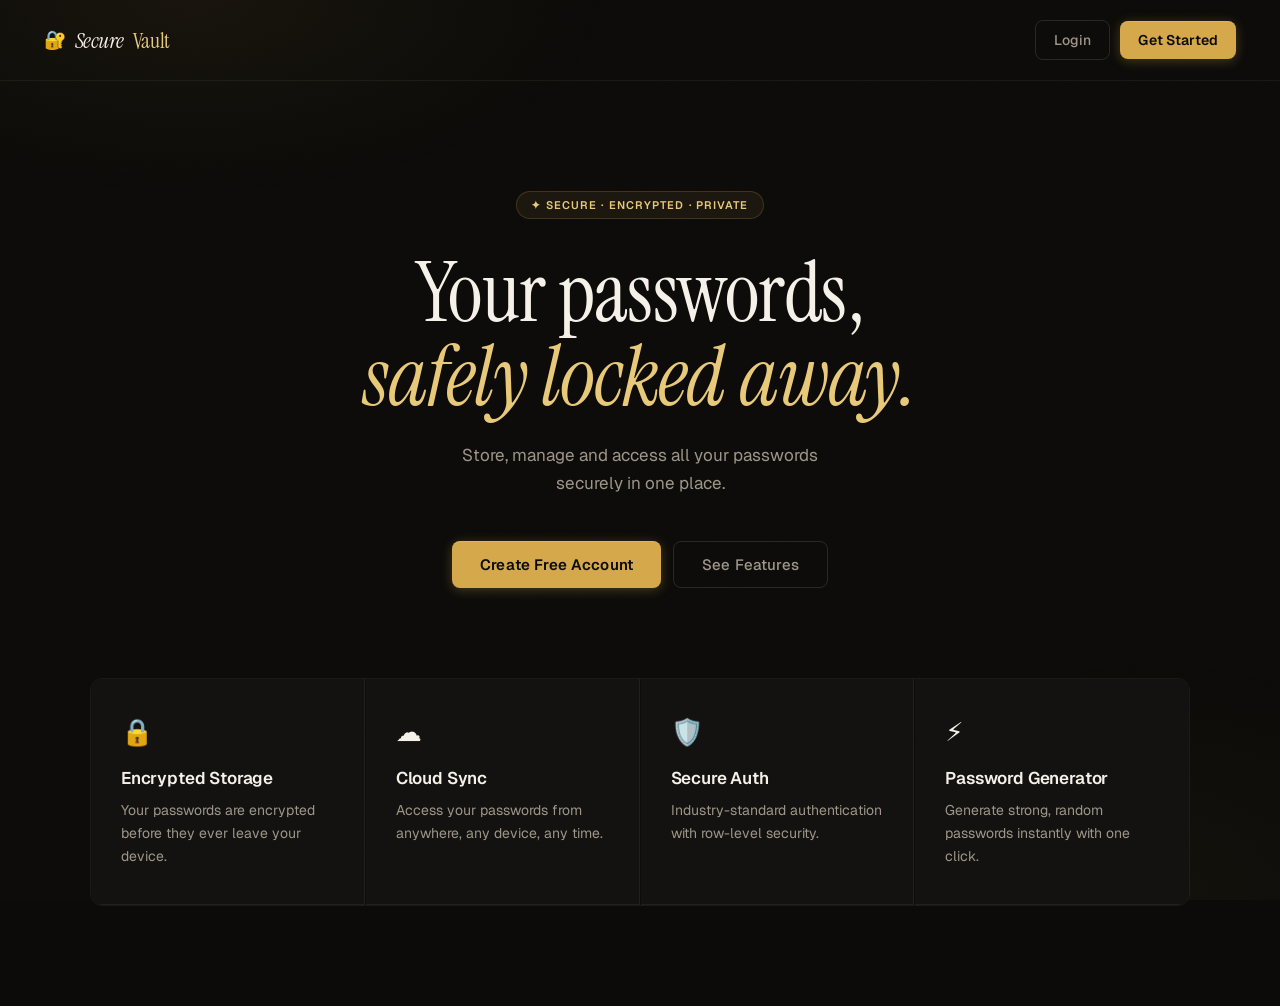
==== commit 996c63db: "Name Change" ====
--- a/index.html
+++ b/index.html
@@ -10,7 +10,7 @@
     <div class="container">
         <nav class="navbar">
             <div class="logo">
-                <span class="logo-icon">🔐</span> My <em>Vault</em>
+                <span class="logo-icon">🔐</span> Secure <em>Vault</em>
             </div>
             <div class="nav-links">
                 <a href="login.html" class="btn btn-outline">Login</a>
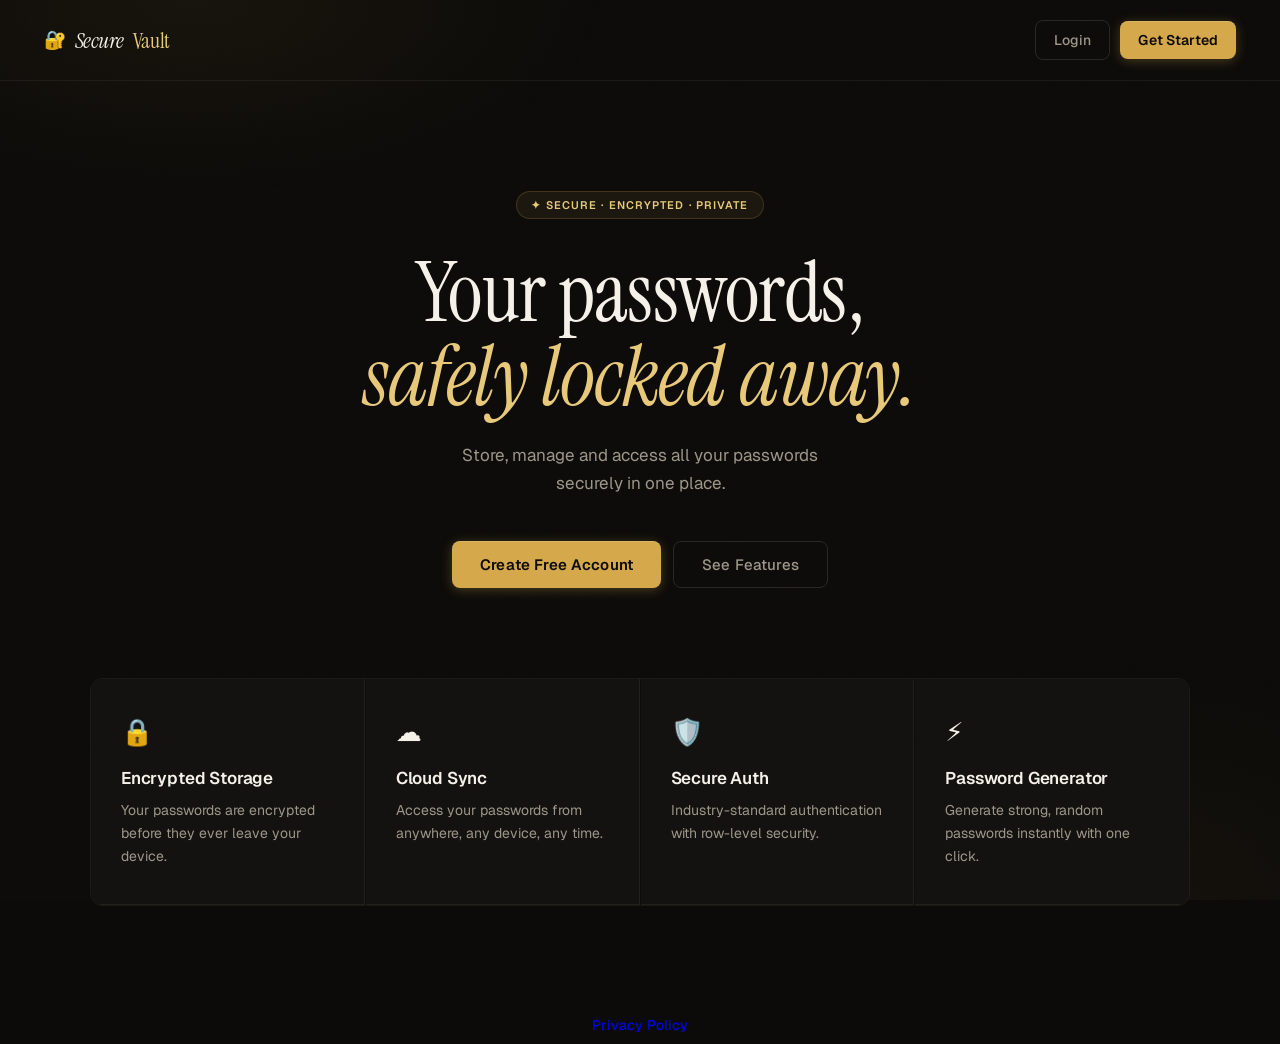
==== commit 09ad1727: "Change ALl Files" ====
--- a/index.html
+++ b/index.html
@@ -1,4 +1,134 @@
 <!DOCTYPE html>
+<!--
+████████████████████████████████████████████████████████████████
+█                                                              █
+█   ██████╗██████╗ ██╗   ██╗██████╗ ████████╗ ██████╗          █
+█  ██╔════╝██╔══██╗╚██╗ ██╔╝██╔══██╗╚══██╔══╝██╔═══██╗         █
+█  ██║     ██████╔╝ ╚████╔╝ ██████╔╝   ██║   ██║   ██║         █
+█  ██║     ██╔══██╗  ╚██╔╝  ██╔═══╝    ██║   ██║   ██║         █
+█  ╚██████╗██║  ██║   ██║   ██║        ██║   ╚██████╔╝         █
+█   ╚═════╝╚═╝  ╚═╝   ╚═╝   ╚═╝        ╚═╝    ╚═════╝          █
+█                                                              █
+█                    C R Y P T O K E E P                       █
+█                 Secure Password Vault                         █
+█                                                              █
+████████████████████████████████████████████████████████████████
+
+
+Hello Developer 👋
+
+You just opened the source code of CryptoKeep.
+This project is intentionally designed to be clean, readable,
+and minimal — because security tools should stay simple.
+
+━━━━━━━━━━━━━━━━━━━━━━━━━━━━━━━━━━━━━━━━━━━━━━━━━━━━━━━━━━━━━━
+PROJECT OVERVIEW
+━━━━━━━━━━━━━━━━━━━━━━━━━━━━━━━━━━━━━━━━━━━━━━━━━━━━━━━━━━━━━━
+CryptoKeep is a lightweight password vault built with a focus on:
+
+• Simplicity
+• Security mindset
+• Clean UI/UX
+• Performance
+• Maintainability
+• Developer-friendly structure
+
+━━━━━━━━━━━━━━━━━━━━━━━━━━━━━━━━━━━━━━━━━━━━━━━━━━━━━━━━━━━━━━
+CORE FEATURES
+━━━━━━━━━━━━━━━━━━━━━━━━━━━━━━━━━━━━━━━━━━━━━━━━━━━━━━━━━━━━━━
+• Secure password storage
+• User authentication
+• Cloud synchronization
+• Password search
+• Copy to clipboard
+• Password strength indicator
+• Responsive dashboard UI
+• Clean minimal interface
+
+━━━━━━━━━━━━━━━━━━━━━━━━━━━━━━━━━━━━━━━━━━━━━━━━━━━━━━━━━━━━━━
+DESIGN PHILOSOPHY
+━━━━━━━━━━━━━━━━━━━━━━━━━━━━━━━━━━━━━━━━━━━━━━━━━━━━━━━━━━━━━━
+Minimal UI
+Maximum usability
+No unnecessary clutter
+No over-engineering
+Just clean functional design
+
+━━━━━━━━━━━━━━━━━━━━━━━━━━━━━━━━━━━━━━━━━━━━━━━━━━━━━━━━━━━━━━
+ARCHITECTURE
+━━━━━━━━━━━━━━━━━━━━━━━━━━━━━━━━━━━━━━━━━━━━━━━━━━━━━━━━━━━━━━
+Frontend        → Responsive UI
+Auth Layer      → Secure login system
+Database        → User isolated records
+Logic Layer     → Client-side handling
+UI Components   → Modular structure
+
+━━━━━━━━━━━━━━━━━━━━━━━━━━━━━━━━━━━━━━━━━━━━━━━━━━━━━━━━━━━━━━
+DEVELOPER NOTES
+━━━━━━━━━━━━━━━━━━━━━━━━━━━━━━━━━━━━━━━━━━━━━━━━━━━━━━━━━━━━━━
+This codebase is structured to be:
+
+• Easy to understand
+• Easy to extend
+• Easy to maintain
+• Easy to deploy
+• Easy to scale
+
+No unnecessary complexity.
+No heavy frameworks.
+Just clean implementation.
+
+━━━━━━━━━━━━━━━━━━━━━━━━━━━━━━━━━━━━━━━━━━━━━━━━━━━━━━━━━━━━━━
+SECURITY PHILOSOPHY
+━━━━━━━━━━━━━━━━━━━━━━━━━━━━━━━━━━━━━━━━━━━━━━━━━━━━━━━━━━━━━━
+Security is not a feature.
+Security is a mindset.
+
+CryptoKeep focuses on:
+• User isolation
+• Clean logic flow
+• Controlled access
+• Minimal data exposure
+
+━━━━━━━━━━━━━━━━━━━━━━━━━━━━━━━━━━━━━━━━━━━━━━━━━━━━━━━━━━━━━━
+IF YOU ARE READING THIS
+━━━━━━━━━━━━━━━━━━━━━━━━━━━━━━━━━━━━━━━━━━━━━━━━━━━━━━━━━━━━━━
+You're either:
+
+• A developer reviewing the code
+• A curious learner
+• A recruiter checking quality
+• Or just someone exploring
+
+Welcome — you're in the right place.
+
+━━━━━━━━━━━━━━━━━━━━━━━━━━━━━━━━━━━━━━━━━━━━━━━━━━━━━━━━━━━━━━
+MESSAGE
+━━━━━━━━━━━━━━━━━━━━━━━━━━━━━━━━━━━━━━━━━━━━━━━━━━━━━━━━━━━━━━
+Good software is not only about features.
+It's about clarity, structure, and intention.
+
+CryptoKeep is built with that philosophy.
+
+━━━━━━━━━━━━━━━━━━━━━━━━━━━━━━━━━━━━━━━━━━━━━━━━━━━━━━━━━━━━━━
+STATUS
+━━━━━━━━━━━━━━━━━━━━━━━━━━━━━━━━━━━━━━━━━━━━━━━━━━━━━━━━━━━━━━
+Project: CryptoKeep
+Type: Secure Password Vault
+Environment: Web Application
+Version: 1.0
+UI: Minimal Modern
+Focus: Security + Simplicity
+
+━━━━━━━━━━━━━━━━━━━━━━━━━━━━━━━━━━━━━━━━━━━━━━━━━━━━━━━━━━━━━━
+END OF SOURCE MESSAGE
+━━━━━━━━━━━━━━━━━━━━━━━━━━━━━━━━━━━━━━━━━━━━━━━━━━━━━━━━━━━━━━
+
+Thanks for inspecting the code.
+Curiosity builds better developers.
+
+— CryptoKeep
+-->
 <html lang="en">
 <head>
     <meta charset="UTF-8">
@@ -50,6 +180,9 @@
                 <p>Generate strong, random passwords instantly with one click.</p>
             </div>
         </div>
+        <div style="display: flex; justify-content: center;">
+  <a href="privacy.html" class="btn btn-link">Privacy Policy</a>
+</div>
     </div>
 </body>
 </html>
--- a/styles/style.css
+++ b/styles/style.css
@@ -44,7 +44,6 @@
   -moz-osx-font-smoothing: grayscale;
 }
 
-/* Subtle noise texture overlay */
 body::before {
   content: '';
   position: fixed; inset: 0;
@@ -322,7 +321,9 @@
   margin-bottom: 32px; gap: 16px; flex-wrap: wrap;
 }
 .vault-header h1 { font-size: 32px; color: var(--text); }
-.vault-stats { display: flex; gap: 16px; margin-bottom: 28px; flex-wrap: wrap; }
+.vault-header-actions { display: flex; align-items: center; gap: 8px; flex-wrap: wrap; }
+
+.vault-stats { display: flex; gap: 16px; margin-bottom: 28px; flex-wrap: wrap; align-items: center; }
 .stat-card {
   background: var(--bg2); border: 1px solid var(--border);
   border-radius: var(--radius); padding: 18px 22px;
@@ -334,8 +335,29 @@
 }
 .stat-label { font-size: 12px; color: var(--text3); letter-spacing: 0.06em; text-transform: uppercase; font-family: 'Geist', sans-serif; }
 
-/* ─── Search ─────────────────────────────────────────────── */
-.search-bar { position: relative; margin-bottom: 28px; }
+/* ─── Badges ─────────────────────────────────────────────── */
+.badge {
+  display: inline-flex; align-items: center;
+  font-size: 10px; font-weight: 700; font-family: 'Geist', sans-serif;
+  padding: 2px 6px; border-radius: 99px; letter-spacing: 0.04em;
+  flex-shrink: 0;
+}
+.badge-old {
+  background: rgba(224,112,112,0.15);
+  color: var(--danger);
+  border: 1px solid rgba(224,112,112,0.3);
+}
+.badge-dupe {
+  background: rgba(212,168,75,0.12);
+  color: var(--accent2);
+  border: 1px solid rgba(212,168,75,0.3);
+}
+
+/* ─── Search + Sort Row ──────────────────────────────────── */
+.search-sort-row {
+  display: flex; gap: 10px; margin-bottom: 28px; align-items: stretch;
+}
+.search-bar { position: relative; flex: 1; }
 .search-icon {
   position: absolute; left: 14px; top: 50%; transform: translateY(-50%);
   color: var(--text3); font-size: 15px; pointer-events: none;
@@ -355,6 +377,19 @@
 .search-clear.show { display: flex; }
 .search-clear:hover { color: var(--text2); background: var(--surface2); }
 
+.sort-select {
+  width: auto; min-width: 148px; padding: 11px 14px;
+  background: var(--bg2); border: 1px solid var(--border2);
+  color: var(--text2); border-radius: var(--radius-sm);
+  font-size: 13px; cursor: pointer; flex-shrink: 0;
+  appearance: none;
+  background-image: url("data:image/svg+xml,%3Csvg xmlns='http://www.w3.org/2000/svg' width='12' height='7' viewBox='0 0 12 7'%3E%3Cpath d='M1 1l5 5 5-5' stroke='%235a564e' stroke-width='1.5' fill='none' stroke-linecap='round'/%3E%3C/svg%3E");
+  background-repeat: no-repeat;
+  background-position: right 12px center;
+  padding-right: 32px;
+}
+.sort-select:focus { border-color: rgba(212,168,75,0.5); box-shadow: 0 0 0 3px rgba(212,168,75,0.1); }
+
 /* ─── Vault Grid ─────────────────────────────────────────── */
 .vault-grid {
   display: grid;
@@ -374,6 +409,11 @@
   transform: translateY(-1px);
   box-shadow: 0 8px 28px rgba(0,0,0,0.35);
 }
+.vault-item--old {
+  border-color: rgba(224,112,112,0.18);
+}
+.vault-item--old:hover { border-color: rgba(224,112,112,0.35); }
+
 .vault-item-header {
   display: flex; align-items: center; justify-content: space-between;
   gap: 12px; cursor: pointer;
@@ -387,6 +427,7 @@
   font-size: 17px; flex-shrink: 0; overflow: hidden;
 }
 .site-favicon img { width: 100%; height: 100%; object-fit: cover; border-radius: 9px; }
+.site-name-row { display: flex; align-items: center; gap: 5px; flex-wrap: wrap; }
 .site-name { font-size: 14px; font-weight: 600; color: var(--text); overflow: hidden; white-space: nowrap; text-overflow: ellipsis; }
 .site-username { font-size: 12px; color: var(--text3); margin-top: 2px; overflow: hidden; white-space: nowrap; text-overflow: ellipsis; }
 .item-actions { display: flex; gap: 2px; flex-shrink: 0; }
@@ -419,6 +460,7 @@
   border-radius: 16px; padding: 32px; width: 100%; max-width: 440px;
   animation: modalIn 0.28s cubic-bezier(0.34,1.4,0.64,1) both;
   position: relative; box-shadow: var(--shadowLg);
+  max-height: 90vh; overflow-y: auto;
 }
 @keyframes modalIn {
   from { opacity:0; transform:scale(0.94) translateY(10px); }
@@ -486,6 +528,61 @@
 .delete-modal p { color: var(--text2); font-size: 14px; line-height: 1.5; }
 .delete-site { color: var(--accent2); font-weight: 600; margin-top: 6px; font-size: 15px; font-family: 'Geist', sans-serif; }
 .delete-modal .modal-actions { margin-top: 24px; justify-content: center; }
+
+/* ─── Import Modal ───────────────────────────────────────── */
+.import-drop-zone {
+  border: 2px dashed var(--border2);
+  border-radius: var(--radius);
+  padding: 32px 20px;
+  text-align: center;
+  cursor: pointer;
+  transition: var(--trans);
+  color: var(--text3);
+  font-size: 14px;
+  line-height: 1.6;
+}
+.import-drop-zone:hover {
+  border-color: var(--accent);
+  background: var(--accentDim);
+  color: var(--text2);
+}
+.import-drop-icon { font-size: 32px; margin-bottom: 10px; }
+
+.import-preview-header {
+  font-size: 13px; color: var(--text3); margin-bottom: 10px;
+}
+.import-preview-header strong { color: var(--accent2); }
+
+.import-table-wrap { overflow-x: auto; border-radius: var(--radius-sm); border: 1px solid var(--border); }
+.import-table {
+  width: 100%; border-collapse: collapse;
+  font-size: 12px; font-family: 'Geist', sans-serif;
+}
+.import-table th {
+  background: var(--bg3); color: var(--text3);
+  padding: 8px 12px; text-align: left;
+  font-weight: 600; letter-spacing: 0.05em; text-transform: uppercase; font-size: 10px;
+  border-bottom: 1px solid var(--border);
+}
+.import-table td {
+  padding: 8px 12px; color: var(--text2);
+  border-bottom: 1px solid var(--border);
+  max-width: 140px; overflow: hidden; white-space: nowrap; text-overflow: ellipsis;
+}
+.import-table tr:last-child td { border-bottom: none; }
+.import-table td.mono { font-family: 'Geist Mono', monospace; color: var(--text3); letter-spacing: 1px; }
+
+.import-error-box {
+  background: var(--dangerDim);
+  border: 1px solid rgba(224,112,112,0.3);
+  border-radius: var(--radius-sm);
+  color: var(--danger);
+  font-size: 13px; line-height: 1.7;
+  padding: 14px 16px;
+  margin-top: 8px;
+  white-space: pre-wrap;
+  font-family: 'Geist', sans-serif;
+}
 
 /* ─── Section Divider ────────────────────────────────────── */
 .divider {
@@ -502,6 +599,9 @@
   .vault-grid { grid-template-columns: 1fr; }
   .auth-card { padding: 32px 22px; }
   .modal-content { padding: 26px 20px; }
+  .search-sort-row { flex-direction: column; }
+  .sort-select { width: 100%; }
+  .vault-header-actions { gap: 6px; }
 }
 
 @media (max-width: 480px) {
@@ -509,4 +609,5 @@
   .nav-links .btn-outline { display: none; }
   .nav-email { display: none; }
   .features { grid-template-columns: 1fr; }
+  .vault-header { flex-direction: column; align-items: flex-start; gap: 12px; }
 }
